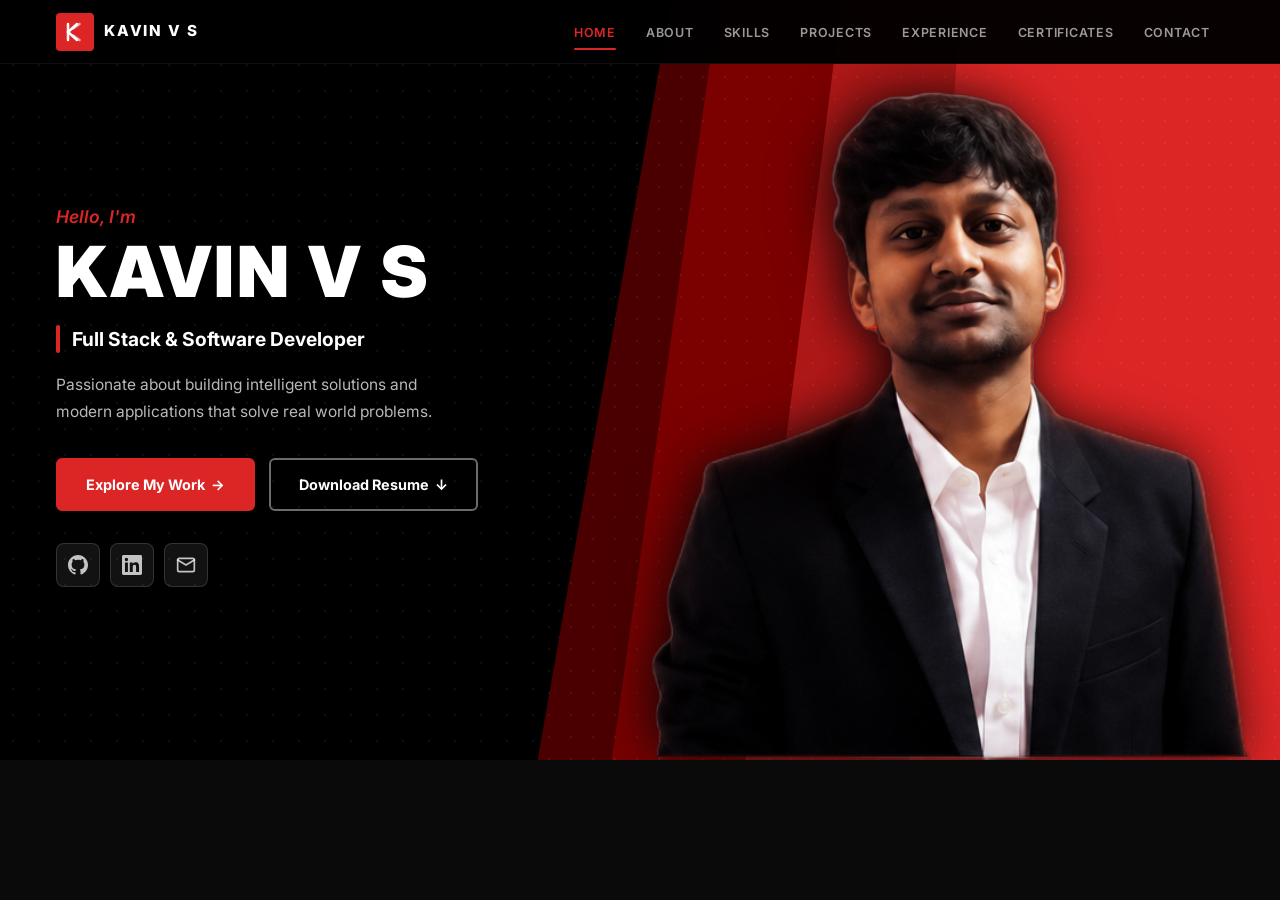
==== index.html @ 6e91eb31 "Initial commit of split portfolio website" ====
<!DOCTYPE html>
<html lang="en">
<head>
<meta charset="UTF-8"/>
<meta name="viewport" content="width=device-width,initial-scale=1.0"/>
<title>Kavin V S — AI &amp; Data Science Student</title>
<meta name="description" content="Portfolio of Kavin V S — B.Tech AI &amp; Data Science student."/>
<link rel="preconnect" href="https://fonts.googleapis.com">
<link rel="preconnect" href="https://fonts.gstatic.com" crossorigin>
<link href="https://fonts.googleapis.com/css2?family=Inter:ital,wght@0,300;0,400;0,500;0,600;0,700;0,800;0,900;1,600&display=swap" rel="stylesheet">
<link rel="stylesheet" href="style.css">
</head>
<body>
<nav id="navbar">
  <div class="nav-logo">
    <div class="logo-box">
      <svg viewBox="0 0 22 22" fill="none" xmlns="http://www.w3.org/2000/svg">
        <path d="M4 3L4 19" stroke="white" stroke-width="2.5" stroke-linecap="round"/>
        <path d="M4 11L13 3" stroke="white" stroke-width="2.5" stroke-linecap="round"/>
        <path d="M4 11L13 19" stroke="white" stroke-width="2.5" stroke-linecap="round"/>
        <path d="M9 7.5L15.5 3" stroke="white" stroke-width="2.5" stroke-linecap="round" opacity="0.65"/>
        <path d="M9 14.5L15.5 19" stroke="white" stroke-width="2.5" stroke-linecap="round" opacity="0.65"/>
      </svg>
    </div>
    <span class="nav-brand">KAVIN V S</span>
  </div>
  <ul class="nav-menu">
    <li><a href="index.html" class="active" id="nav-home">HOME</a></li>
    <li><a href="about.html"  id="nav-about">ABOUT</a></li>
    <li><a href="skills.html"  id="nav-skills">SKILLS</a></li>
    <li><a href="projects.html"  id="nav-projects">PROJECTS</a></li>
    <li><a href="experience.html"  id="nav-experience">EXPERIENCE</a></li>
    <li><a href="certificates.html"  id="nav-certificates">CERTIFICATES</a></li>
    <li><a href="contact.html"  id="nav-contact">CONTACT</a></li>
  </ul>
</nav>

<section id="home">
  <div class="hero-dots"></div>
  <div class="hero-shapes"><div class="hs-1"></div><div class="hs-2"></div><div class="hs-3"></div><div class="hs-4"></div></div>
  <div class="hero-left reveal">
    <div class="hero-hello">Hello, I'm</div>
    <h1 class="hero-name">KAVIN V S</h1>
    <div class="hero-title-row"><div class="h-bar"></div><span class="hero-subtitle">Full Stack &amp; Software Developer</span></div>
    <p class="hero-desc">Passionate about building intelligent solutions and<br>modern applications that solve real world problems.</p>
    <div class="hero-btns">
      <a href="projects.html" class="btn-red" id="btn-explore">Explore My Work &nbsp;&#8594;</a>
      <a href="Kavin v s resume.pdf" download class="btn-outline-w" id="btn-resume">Download Resume &nbsp;&#8595;</a>
    </div>
    <div class="hero-socials">
      <a href="https://github.com/Kavincodeg" target="_blank" rel="noopener" class="soc-btn" id="soc-github" title="GitHub"><svg viewBox="0 0 24 24" fill="currentColor"><path d="M12 0C5.374 0 0 5.373 0 12c0 5.302 3.438 9.8 8.207 11.387.599.111.793-.261.793-.577v-2.234c-3.338.726-4.033-1.416-4.033-1.416-.546-1.387-1.333-1.756-1.333-1.756-1.089-.745.083-.729.083-.729 1.205.084 1.839 1.237 1.839 1.237 1.07 1.834 2.807 1.304 3.492.997.107-.775.418-1.305.762-1.604-2.665-.305-5.467-1.334-5.467-5.931 0-1.311.469-2.381 1.236-3.221-.124-.303-.535-1.524.117-3.176 0 0 1.008-.322 3.301 1.23A11.509 11.509 0 0112 5.803c1.02.005 2.047.138 3.006.404 2.291-1.552 3.297-1.23 3.297-1.23.653 1.653.242 2.874.118 3.176.77.84 1.235 1.911 1.235 3.221 0 4.609-2.807 5.624-5.479 5.921.43.372.823 1.102.823 2.222v3.293c0 .319.192.694.801.576C20.566 21.797 24 17.3 24 12c0-6.627-5.373-12-12-12z"/></svg></a>
      <a href="https://www.linkedin.com/in/kavin-v-s-605940292/" target="_blank" rel="noopener" class="soc-btn" id="soc-linkedin" title="LinkedIn"><svg viewBox="0 0 24 24" fill="currentColor"><path d="M20.447 20.452h-3.554v-5.569c0-1.328-.027-3.037-1.852-3.037-1.853 0-2.136 1.445-2.136 2.939v5.667H9.351V9h3.414v1.561h.046c.477-.9 1.637-1.85 3.37-1.85 3.601 0 4.267 2.37 4.267 5.455v6.286zM5.337 7.433a2.062 2.062 0 01-2.063-2.065 2.064 2.064 0 112.063 2.065zm1.782 13.019H3.555V9h3.564v11.452zM22.225 0H1.771C.792 0 0 .774 0 1.729v20.542C0 23.227.792 24 1.771 24h20.451C23.2 24 24 23.227 24 22.271V1.729C24 .774 23.2 0 22.222 0h.003z"/></svg></a>
      <a href="https://mail.google.com/mail/?view=cm&fs=1&to=kavinvs2486@gmail.com" target="_blank" class="soc-btn" id="soc-email" title="Email"><svg viewBox="0 0 24 24" fill="none" stroke="currentColor" stroke-width="2" stroke-linecap="round" stroke-linejoin="round"><path d="M4 4h16c1.1 0 2 .9 2 2v12c0 1.1-.9 2-2 2H4c-1.1 0-2-.9-2-2V6c0-1.1.9-2 2-2z"/><polyline points="22,6 12,12 2,6"/></svg></a>
    </div>
  </div>
  <div class="hero-photo-wrap">
    <img src="photo.png" alt="Kavin V S" id="hero-img" onerror="this.style.display='none'"/>
  </div>
</section>

<script>
const revIo=new IntersectionObserver(e=>{e.forEach(el=>{if(el.isIntersecting)el.target.classList.add("vis");});},{threshold:.08,rootMargin:"-10px 0px"});
document.querySelectorAll(".reveal").forEach(el=>revIo.observe(el));
</script>
</body>
</html>
---- style.css ----
/* ============================================================
   RESET & BASE
============================================================ */
*,*::before,*::after{margin:0;padding:0;box-sizing:border-box;}
html{scroll-behavior:smooth;overflow-x:hidden;}
body{font-family:Inter,sans-serif;background:#0a0a0a;color:#fff;overflow-x:hidden;line-height:1.6;}
a{text-decoration:none;color:inherit;}
img{max-width:100%;display:block;}
::-webkit-scrollbar{width:4px;}
::-webkit-scrollbar-track{background:#000;}
::-webkit-scrollbar-thumb{background:#dc2626;border-radius:2px;}

/* ============================================================
   NAVBAR
============================================================ */
#navbar{position:fixed;top:0;left:0;right:0;z-index:1000;display:flex;align-items:center;padding:0 56px;height:64px;background:rgba(0,0,0,0.97);border-bottom:1px solid rgba(255,255,255,0.06);}
.nav-logo{display:flex;align-items:center;gap:10px;margin-right:auto;flex-shrink:0;}
.logo-box{width:38px;height:38px;background:#dc2626;border-radius:4px;display:flex;align-items:center;justify-content:center;flex-shrink:0;}
.logo-box svg{width:22px;height:22px;}
.nav-brand{font-size:.95rem;font-weight:800;letter-spacing:.12em;color:#fff;}
.nav-menu{display:flex;align-items:center;gap:2px;list-style:none;}
.nav-menu li a{padding:6px 14px;font-size:.78rem;font-weight:600;letter-spacing:.06em;color:rgba(255,255,255,.6);position:relative;transition:color .2s;}
.nav-menu li a:hover{color:#fff;}
.nav-menu li a.active{color:#dc2626;}
.nav-menu li a.active::after{content:'';position:absolute;bottom:-4px;left:14px;right:14px;height:2px;background:#dc2626;border-radius:1px;}

/* ============================================================
   HERO / HOME
============================================================ */
#home{height:calc(100vh - 0px);min-height:560px;max-height:760px;position:relative;overflow:hidden;display:flex;align-items:center;padding:90px 56px 60px;background:#000;}
.hero-dots{position:absolute;inset:0;pointer-events:none;z-index:0;background-image:radial-gradient(rgba(255,255,255,.06) 1px,transparent 1px);background-size:26px 26px;}
.hero-shapes{position:absolute;right:0;top:0;bottom:0;width:58%;z-index:1;pointer-events:none;overflow:hidden;}
.hs-1{position:absolute;top:0;bottom:0;right:0;left:0;background:#4a0000;clip-path:polygon(18% 0%,100% 0%,100% 100%,0% 100%);}
.hs-2{position:absolute;top:0;bottom:0;right:0;left:10%;background:#7b0000;clip-path:polygon(16% 0%,100% 0%,100% 100%,0% 100%);}
.hs-3{position:absolute;top:0;bottom:0;right:0;left:28%;background:#b01818;clip-path:polygon(18% 0%,100% 0%,100% 100%,0% 100%);}
.hs-4{position:absolute;top:0;bottom:0;right:0;left:50%;background:#dc2626;clip-path:polygon(14% 0%,100% 0%,100% 100%,0% 100%);}
.hero-shapes::after{content:'';position:absolute;inset:0;background-image:radial-gradient(rgba(255,255,255,.06) 1px,transparent 1px);background-size:22px 22px;}
.hero-left{position:relative;z-index:3;max-width:520px;}
.hero-hello{font-size:1.1rem;font-weight:600;color:#dc2626;font-style:italic;margin-bottom:6px;}
.hero-name{font-size:clamp(2.8rem,5.5vw,4.6rem);font-weight:900;letter-spacing:.04em;line-height:1;color:#fff;margin-bottom:16px;text-transform:uppercase;}
.hero-title-row{display:flex;align-items:center;gap:12px;margin-bottom:18px;}
.h-bar{width:4px;height:28px;background:#dc2626;border-radius:2px;flex-shrink:0;}
.hero-subtitle{font-size:1.2rem;font-weight:700;color:#fff;}
.hero-desc{font-size:.97rem;color:rgba(255,255,255,.72);line-height:1.72;margin-bottom:32px;max-width:420px;}
.hero-btns{display:flex;gap:14px;margin-bottom:32px;flex-wrap:wrap;}
.btn-red{display:inline-flex;align-items:center;gap:10px;padding:13px 28px;background:#dc2626;color:#fff;border-radius:6px;font-size:.9rem;font-weight:700;border:2px solid #dc2626;transition:all .25s;}
.btn-red:hover{background:#b91c1c;border-color:#b91c1c;transform:translateY(-2px);box-shadow:0 8px 24px rgba(220,38,38,.35);}
.btn-outline-w{display:inline-flex;align-items:center;gap:10px;padding:13px 28px;background:transparent;color:#fff;border-radius:6px;font-size:.9rem;font-weight:700;border:2px solid rgba(255,255,255,.42);transition:all .25s;}
.btn-outline-w:hover{border-color:#fff;background:rgba(255,255,255,.07);transform:translateY(-2px);}
.hero-socials{display:flex;gap:10px;}
.soc-btn{width:44px;height:44px;border-radius:8px;background:rgba(255,255,255,.07);border:1px solid rgba(255,255,255,.14);display:flex;align-items:center;justify-content:center;color:rgba(255,255,255,.75);transition:all .22s;}
.soc-btn:hover{background:rgba(220,38,38,.18);border-color:#dc2626;color:#fff;}
.soc-btn svg{width:20px;height:20px;}
.hero-photo-wrap{position:absolute;right:0;top:64px;bottom:0;height:calc(100% - 64px);width:52%;z-index:4;display:flex;align-items:flex-end;justify-content:center;pointer-events:none;overflow:hidden;}
.hero-photo-wrap img{height:98%;max-height:98%;width:auto;max-width:none;object-fit:contain;object-position:bottom center;filter:drop-shadow(-8px 0 25px rgba(0,0,0,.9)) drop-shadow(0 0 15px rgba(220,38,38,0.25));display:block;flex-shrink:0;}

/* ============================================================
   ABOUT ME
============================================================ */
#about{background:#fff;color:#111;padding:120px 56px 80px;min-height:calc(100vh - 0px);display:flex;align-items:center;}
.about-inner{max-width:1200px;margin:0 auto;display:flex;align-items:flex-start;gap:56px;width:100%;}
.about-left{flex:0 0 300px;}
.sec-label-red{font-size:.7rem;font-weight:700;letter-spacing:.2em;text-transform:uppercase;color:#dc2626;margin-bottom:10px;}
.sec-h2-dark{font-size:2.1rem;font-weight:800;color:#111;line-height:1.15;margin-bottom:16px;}
.about-p{font-size:.92rem;line-height:1.78;color:#555;margin-bottom:26px;}
.btn-red-sm{display:inline-flex;align-items:center;gap:8px;padding:10px 22px;background:#dc2626;color:#fff;border-radius:6px;font-size:.88rem;font-weight:700;border:2px solid #dc2626;transition:all .25s;}
.btn-red-sm:hover{background:#b91c1c;border-color:#b91c1c;transform:translateY(-2px);}
.about-cards{flex:1;display:grid;grid-template-columns:repeat(4,1fr);gap:14px;align-items:start;}
.abt-card{background:#fff;border:1px solid #e5e7eb;border-radius:14px;padding:30px 16px 24px;text-align:center;transition:all .28s;box-shadow:0 1px 6px rgba(0,0,0,.05);}
.abt-card:hover{box-shadow:0 10px 36px rgba(220,38,38,.13);border-color:rgba(220,38,38,.3);transform:translateY(-5px);}
.abt-icon{font-size:2rem;color:#dc2626;margin-bottom:12px;line-height:1;}
.abt-icon-code{font-size:1.2rem;font-weight:900;color:#dc2626;font-family:monospace;margin-bottom:12px;line-height:1;}
.abt-title{font-size:.88rem;font-weight:700;color:#111;margin-bottom:8px;}
.abt-val{font-size:.82rem;color:#666;line-height:1.55;}

/* ============================================================
   SKILLS
============================================================ */
#skills{background:#111;padding:120px 56px 80px;min-height:calc(100vh - 0px);display:flex;align-items:center;}
.skills-wrap{max-width:1200px;margin:0 auto;width:100%;}
.sec-h2-light{font-size:2.1rem;font-weight:800;color:#fff;margin-bottom:44px;line-height:1.15;}
.skills-grid{display:flex;flex-wrap:wrap;gap:22px;justify-content:center;}
.skill-chip{display:flex;flex-direction:column;align-items:center;gap:8px;width:90px;cursor:default;}
.sk-icon-box{width:66px;height:66px;background:#1c1c1c;border:1px solid rgba(255,255,255,.1);border-radius:13px;display:flex;align-items:center;justify-content:center;transition:all .24s;}
.skill-chip:hover .sk-icon-box{border-color:#dc2626;background:rgba(220,38,38,.1);}
.sk-icon-box img{width:38px;height:38px;object-fit:contain;}
.sk-name{font-size:.75rem;font-weight:500;color:rgba(255,255,255,.65);text-align:center;transition:color .2s;}
.skill-chip:hover .sk-name{color:#fff;}
.sk-underline{width:26px;height:2px;background:#dc2626;border-radius:1px;}

/* ============================================================
   PROJECTS
============================================================ */
#projects{background:#0a0a0a;padding:120px 56px 80px;min-height:calc(100vh - 0px);display:flex;align-items:center;}
.proj-header-row{max-width:1200px;margin:0 auto 36px;display:flex;align-items:flex-end;justify-content:space-between;width:100%;}
.view-all-link{display:flex;align-items:center;gap:6px;font-size:.88rem;font-weight:700;color:#dc2626;transition:gap .2s;}
.view-all-link:hover{gap:10px;}
.projects-inner{max-width:1200px;margin:0 auto;width:100%;}
.projects-grid{display:grid;grid-template-columns:repeat(3,1fr);gap:22px;}
.proj-card{background:#111;border-radius:14px;overflow:hidden;border:1px solid rgba(255,255,255,.07);transition:all .3s;}
.proj-card:hover{border-color:rgba(220,38,38,.35);transform:translateY(-6px);box-shadow:0 28px 64px rgba(220,38,38,.12);}
.proj-thumb{width:100%;height:158px;overflow:hidden;}
.proj-thumb-inner{width:100%;height:100%;display:flex;align-items:center;justify-content:center;}
.proj-body{padding:18px 20px 22px;}
.proj-title{font-size:.97rem;font-weight:700;color:#fff;margin-bottom:7px;line-height:1.35;}
.proj-desc{font-size:.82rem;color:rgba(255,255,255,.57);line-height:1.62;margin-bottom:14px;}
.proj-tags{display:flex;flex-wrap:wrap;gap:6px;margin-bottom:14px;}
.ptag{padding:3px 9px;background:rgba(220,38,38,.1);border:1px solid rgba(220,38,38,.22);border-radius:4px;font-size:.72rem;font-weight:600;color:#ef4444;}
.proj-links{display:flex;gap:18px;}
.plink{display:flex;align-items:center;gap:5px;font-size:.8rem;font-weight:700;color:#dc2626;transition:opacity .2s;}
.plink:hover{opacity:.75;}
.plink svg{width:14px;height:14px;}

/* ============================================================
   EXPERIENCE
============================================================ */
#experience{background:#fff;color:#111;padding:120px 56px 80px;min-height:calc(100vh - 0px);display:flex;align-items:center;}
.exp-inner{max-width:1200px;margin:0 auto;width:100%;}
.tl-wrap{margin-top:52px;position:relative;}
.tl-rail{position:absolute;top:28px;left:12.5%;right:12.5%;height:2px;background:#e5e7eb;z-index:0;}
.tl-rail-fill{height:100%;background:#dc2626;width:75%;}
.tl-items{display:flex;justify-content:space-between;position:relative;z-index:1;}
.tl-item{display:flex;flex-direction:column;align-items:center;text-align:center;flex:1;}
.tl-icon-wrap{width:56px;height:56px;border-radius:50%;background:rgba(220,38,38,.1);border:2px solid rgba(220,38,38,.25);display:flex;align-items:center;justify-content:center;font-size:1.4rem;margin-bottom:20px;position:relative;}
.tl-icon-wrap::before{content:'';position:absolute;top:-22px;left:50%;transform:translateX(-50%);width:12px;height:12px;border-radius:50%;background:#dc2626;border:3px solid #fff;box-shadow:0 0 0 2px #dc2626;}
.tl-year{font-size:.83rem;font-weight:700;color:#dc2626;margin-bottom:5px;}
.tl-ev-title{font-size:.97rem;font-weight:700;color:#111;margin-bottom:6px;}
.tl-ev-desc{font-size:.8rem;color:#888;line-height:1.55;max-width:140px;margin:0 auto;}

/* ============================================================
   CERTIFICATES
============================================================ */
#certificates{background:#111;padding:120px 56px 80px;min-height:calc(100vh - 0px);display:flex;align-items:center;}
.certs-inner{max-width:1200px;margin:0 auto;width:100%;}
.certs-grid{display:grid;grid-template-columns:repeat(3,1fr);gap:20px;margin-top:40px;}
.cert-card{background:#191919;border:1px solid rgba(255,255,255,.08);border-radius:14px;padding:38px 20px 30px;text-align:center;transition:all .28s;}
.cert-card:hover{border-color:rgba(220,38,38,.3);transform:translateY(-5px);box-shadow:0 18px 44px rgba(220,38,38,.09);}
.cert-logo-text{font-size:1.7rem;font-weight:900;letter-spacing:-.02em;margin-bottom:14px;line-height:1;}
.cert-course{font-size:.9rem;font-weight:700;color:#fff;margin-bottom:4px;}
.cert-issuer{font-size:.77rem;color:rgba(255,255,255,.42);}

/* ============================================================
   FOOTER / CONTACT
============================================================ */
#contact{background:#000;padding:120px 56px 0;min-height:calc(100vh - 0px);display:flex;flex-direction:column;justify-content:space-between;}
.footer-cta{max-width:1200px;margin:0 auto;background:#111;border-radius:16px;padding:48px 56px;display:flex;align-items:center;gap:48px;width:100%;}
.footer-cta-text{flex:1;}
.footer-cta-text h2{font-size:2rem;font-weight:800;line-height:1.25;}
.footer-cta-text h2 em{font-style:normal;color:#dc2626;}
.footer-contacts{display:flex;gap:36px;flex-wrap:wrap;}
.fc-item{display:flex;align-items:center;gap:12px;}
.fc-icon-box{width:42px;height:42px;background:#dc2626;border-radius:8px;display:flex;align-items:center;justify-content:center;flex-shrink:0;}
.fc-label{font-size:.7rem;font-weight:700;color:rgba(255,255,255,.4);letter-spacing:.08em;text-transform:uppercase;margin-bottom:2px;}
.fc-value{font-size:.82rem;font-weight:600;color:#fff;}
.footer-bottom{max-width:1200px;margin:0 auto;border-top:1px solid rgba(255,255,255,.07);padding:20px 0 28px;display:flex;align-items:center;justify-content:space-between;gap:12px;width:100%;}
.fb-left{display:flex;align-items:center;gap:8px;}
.fb-logo-mini{width:26px;height:26px;background:#dc2626;border-radius:4px;display:flex;align-items:center;justify-content:center;font-size:.55rem;font-weight:900;color:#fff;flex-shrink:0;}
.fb-copy{font-size:.78rem;color:rgba(255,255,255,.32);}
.fb-center{font-size:.78rem;color:rgba(255,255,255,.32);display:flex;align-items:center;gap:5px;}
.fb-backtop{display:flex;align-items:center;gap:8px;cursor:pointer;font-size:.78rem;color:rgba(255,255,255,.45);font-weight:600;transition:color .2s;}
.fb-backtop:hover{color:#fff;}
.fb-top-circle{width:34px;height:34px;background:#dc2626;border-radius:50%;display:flex;align-items:center;justify-content:center;font-size:.9rem;}
.fb-backtop:hover .fb-top-circle{background:#b91c1c;}

/* ============================================================
   REVEAL / ANIMATIONS
============================================================ */
.reveal{opacity:0;transform:translateY(26px);transition:opacity .6s ease,transform .6s ease;}
.reveal.vis{opacity:1;transform:translateY(0);}
.rd1{transition-delay:.1s;}.rd2{transition-delay:.2s;}.rd3{transition-delay:.3s;}.rd4{transition-delay:.4s;}

/* ============================================================
   RESPONSIVE
============================================================ */
@media(max-width:1100px){.about-cards{grid-template-columns:repeat(2,1fr);}.certs-grid{grid-template-columns:repeat(2,1fr);}}
@media(max-width:900px){
  #navbar{padding:0 20px;}.nav-menu{display:none;}
  #home{padding:80px 20px 40px;}.hero-shapes,.hero-photo-wrap{display:none;}.hero-left{max-width:100%;}
  #about{padding:80px 20px 60px;}.about-inner{flex-direction:column;gap:32px;}.about-left{flex:none;width:100%;}.about-cards{grid-template-columns:repeat(2,1fr);}
  #skills{padding:80px 20px 60px;}#projects{padding:80px 20px 60px;}.projects-grid{grid-template-columns:1fr;}.proj-header-row{flex-direction:column;align-items:flex-start;gap:10px;}
  #experience{padding:80px 20px 60px;}.tl-rail{display:none;}.tl-items{flex-direction:column;align-items:flex-start;gap:28px;padding-left:60px;}.tl-item{text-align:left;align-items:flex-start;}.tl-icon-wrap::before{top:50%;left:-34px;transform:translateY(-50%);}.tl-ev-desc{max-width:none;margin:0;}
  #certificates{padding:80px 20px 60px;}.certs-grid{grid-template-columns:repeat(2,1fr);}
  #contact{padding:80px 20px 0;}.footer-cta{flex-direction:column;padding:30px 24px;gap:24px;}.footer-contacts{flex-direction:column;gap:16px;}.footer-bottom{flex-direction:column;text-align:center;padding:16px 0 24px;}
}
@media(max-width:480px){.about-cards{grid-template-columns:1fr;}.certs-grid{grid-template-columns:1fr;}.hero-btns{flex-direction:column;}.btn-red,.btn-outline-w{justify-content:center;}}
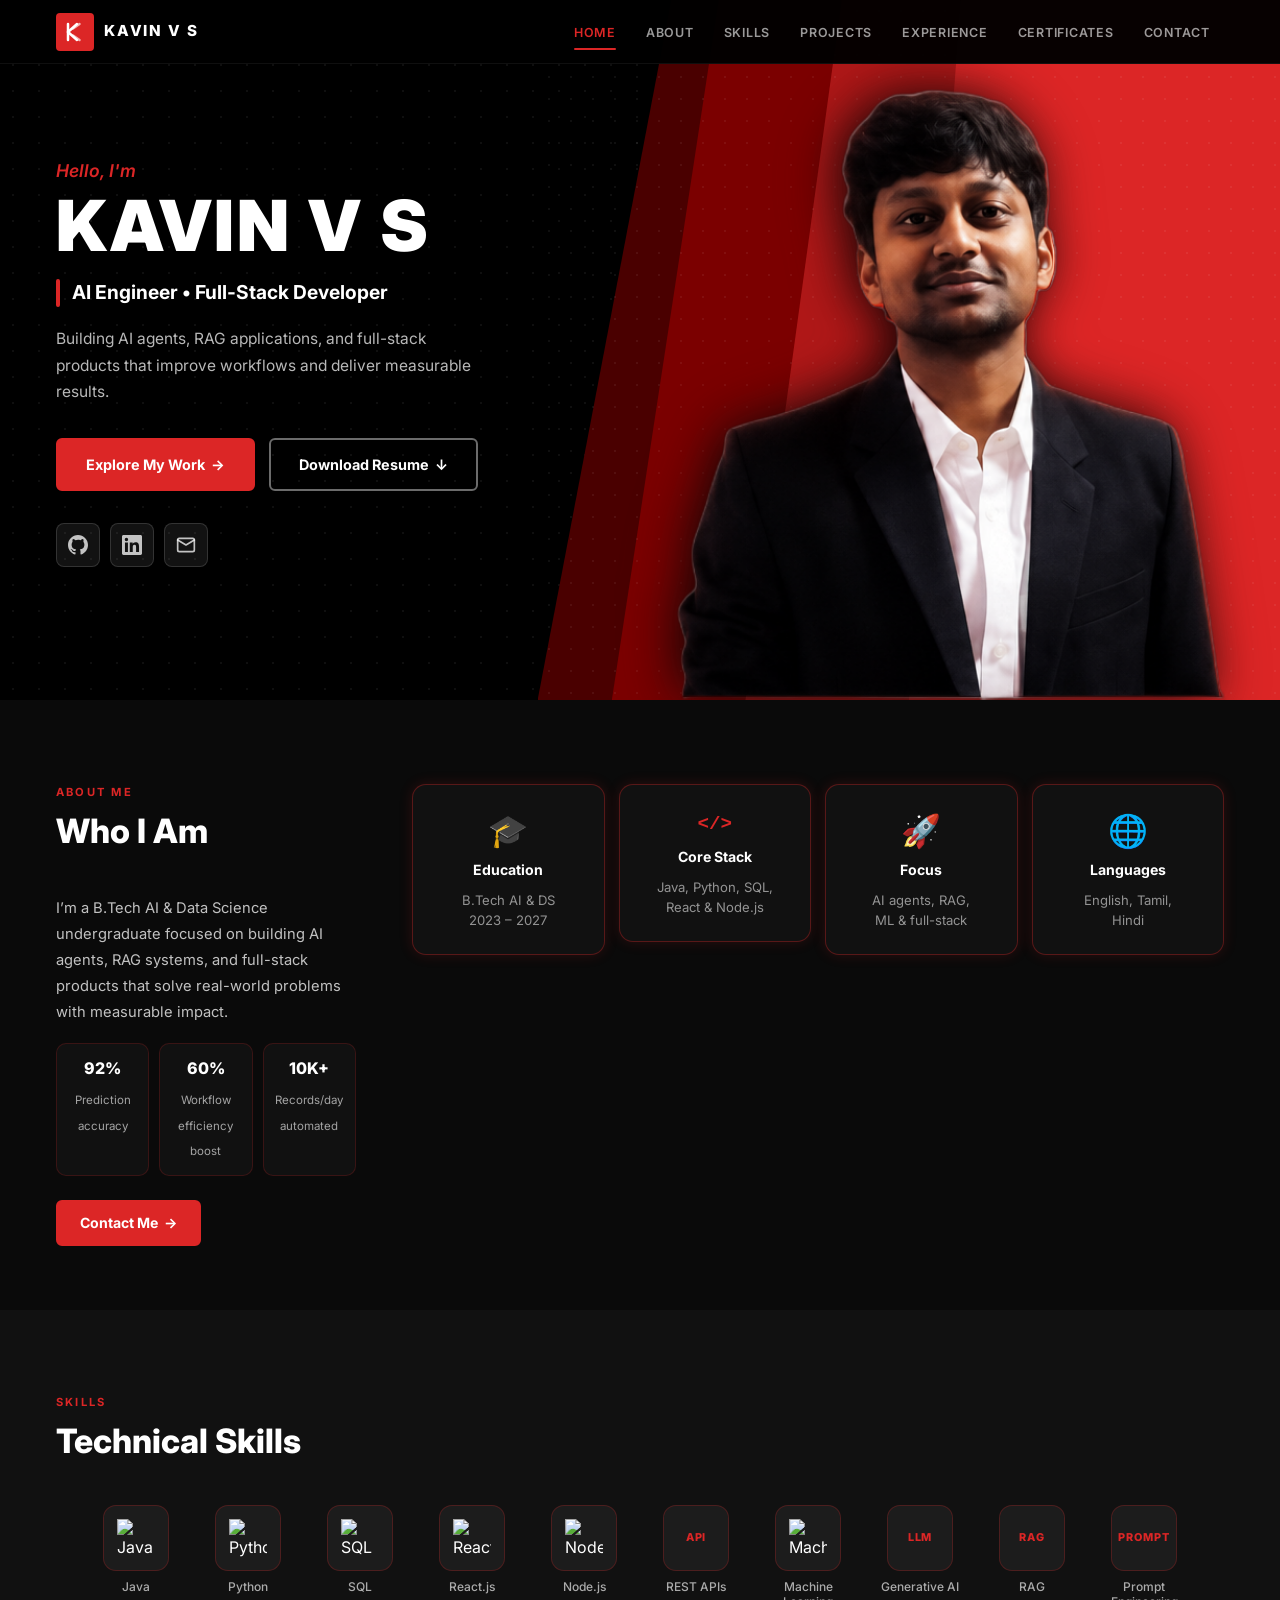
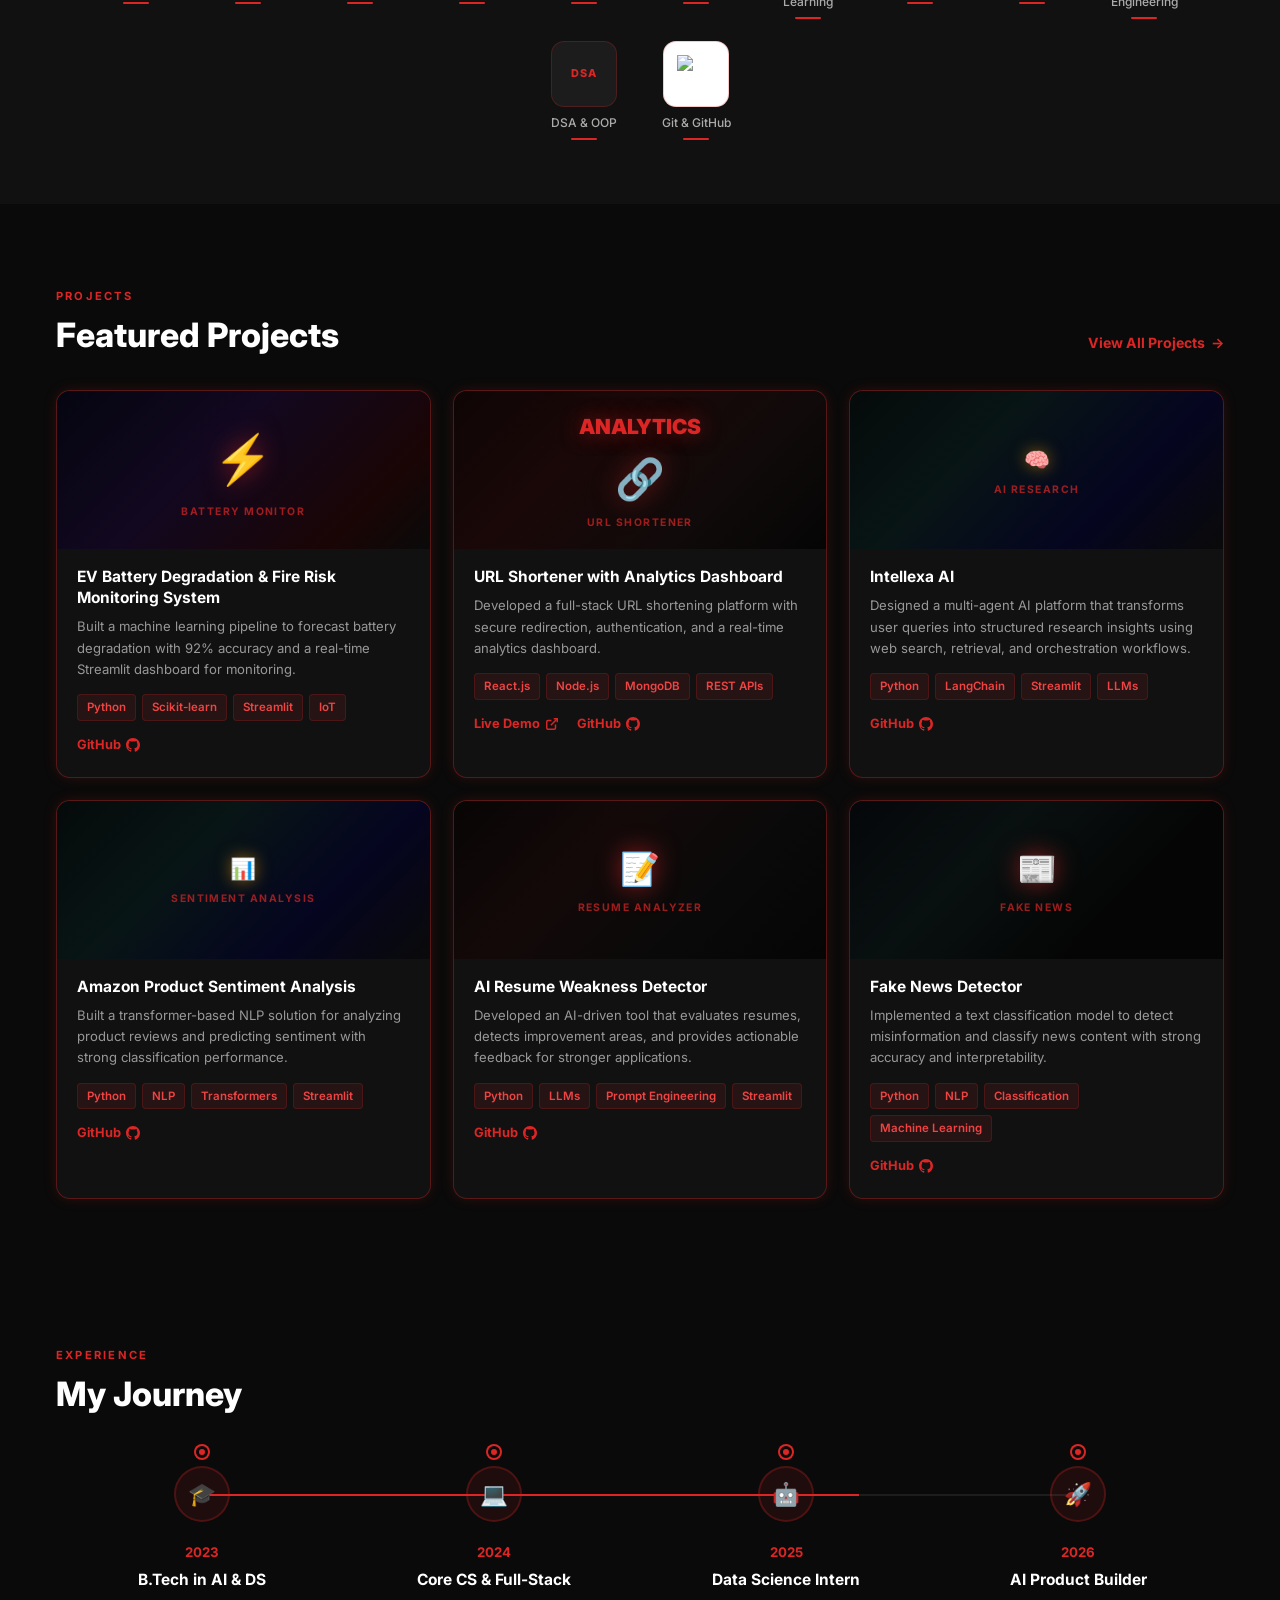
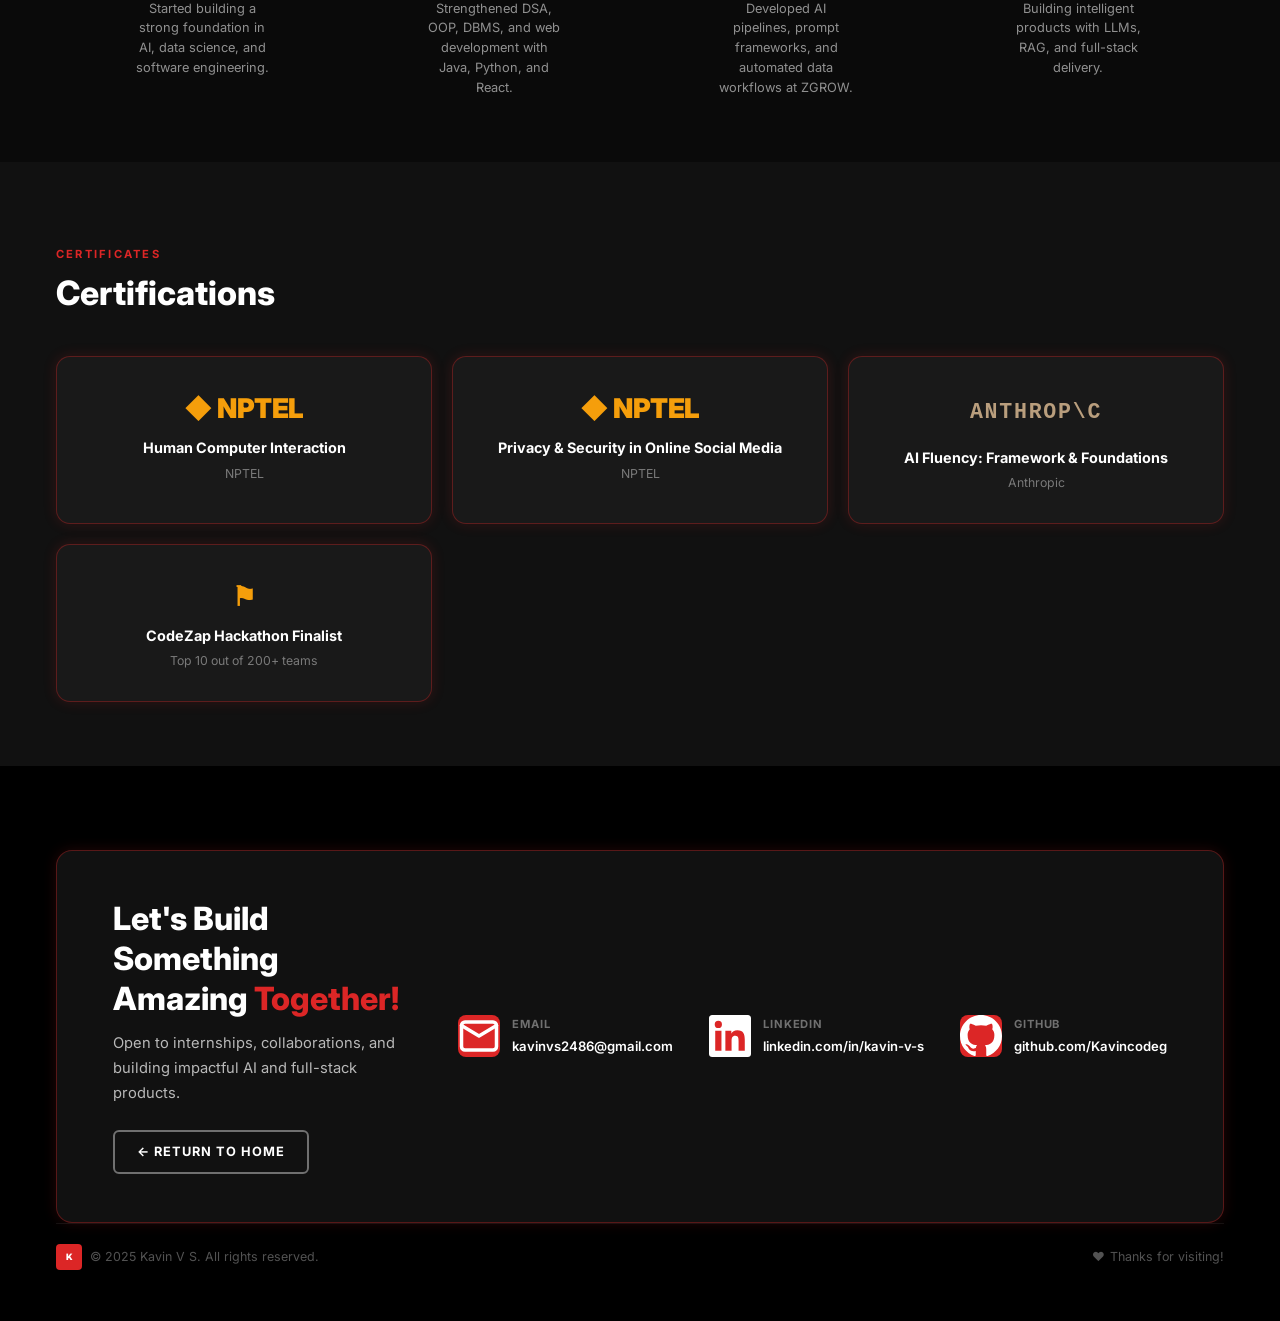
==== commit b01bf4bf: "Fix: mobile header, contact links, and active-section tracking" ====
--- a/index.html
+++ b/index.html
@@ -1,66 +1,300 @@
 <!DOCTYPE html>
 <html lang="en">
 <head>
-<meta charset="UTF-8"/>
-<meta name="viewport" content="width=device-width,initial-scale=1.0"/>
-<title>Kavin V S — AI &amp; Data Science Student</title>
-<meta name="description" content="Portfolio of Kavin V S — B.Tech AI &amp; Data Science student."/>
-<link rel="preconnect" href="https://fonts.googleapis.com">
-<link rel="preconnect" href="https://fonts.gstatic.com" crossorigin>
-<link href="https://fonts.googleapis.com/css2?family=Inter:ital,wght@0,300;0,400;0,500;0,600;0,700;0,800;0,900;1,600&display=swap" rel="stylesheet">
-<link rel="stylesheet" href="style.css">
+  <meta charset="UTF-8" />
+  <meta name="viewport" content="width=device-width, initial-scale=1.0" />
+  <title>Kavin V S — AI &amp; Data Science Student</title>
+  <meta name="description" content="Portfolio of Kavin V S — B.Tech AI &amp; Data Science student." />
+  <link rel="preconnect" href="https://fonts.googleapis.com" />
+  <link rel="preconnect" href="https://fonts.gstatic.com" crossorigin />
+  <link href="https://fonts.googleapis.com/css2?family=Inter:ital,wght@0,300;0,400;0,500;0,600;0,700;0,800;0,900;1,600&display=swap" rel="stylesheet" />
+  <link rel="stylesheet" href="style.css" />
 </head>
 <body>
-<nav id="navbar">
-  <div class="nav-logo">
-    <div class="logo-box">
-      <svg viewBox="0 0 22 22" fill="none" xmlns="http://www.w3.org/2000/svg">
-        <path d="M4 3L4 19" stroke="white" stroke-width="2.5" stroke-linecap="round"/>
-        <path d="M4 11L13 3" stroke="white" stroke-width="2.5" stroke-linecap="round"/>
-        <path d="M4 11L13 19" stroke="white" stroke-width="2.5" stroke-linecap="round"/>
-        <path d="M9 7.5L15.5 3" stroke="white" stroke-width="2.5" stroke-linecap="round" opacity="0.65"/>
-        <path d="M9 14.5L15.5 19" stroke="white" stroke-width="2.5" stroke-linecap="round" opacity="0.65"/>
-      </svg>
-    </div>
-    <span class="nav-brand">KAVIN V S</span>
-  </div>
-  <ul class="nav-menu">
-    <li><a href="index.html" class="active" id="nav-home">HOME</a></li>
-    <li><a href="about.html"  id="nav-about">ABOUT</a></li>
-    <li><a href="skills.html"  id="nav-skills">SKILLS</a></li>
-    <li><a href="projects.html"  id="nav-projects">PROJECTS</a></li>
-    <li><a href="experience.html"  id="nav-experience">EXPERIENCE</a></li>
-    <li><a href="certificates.html"  id="nav-certificates">CERTIFICATES</a></li>
-    <li><a href="contact.html"  id="nav-contact">CONTACT</a></li>
-  </ul>
-</nav>
-
-<section id="home">
-  <div class="hero-dots"></div>
-  <div class="hero-shapes"><div class="hs-1"></div><div class="hs-2"></div><div class="hs-3"></div><div class="hs-4"></div></div>
-  <div class="hero-left reveal">
-    <div class="hero-hello">Hello, I'm</div>
-    <h1 class="hero-name">KAVIN V S</h1>
-    <div class="hero-title-row"><div class="h-bar"></div><span class="hero-subtitle">Full Stack &amp; Software Developer</span></div>
-    <p class="hero-desc">Passionate about building intelligent solutions and<br>modern applications that solve real world problems.</p>
-    <div class="hero-btns">
-      <a href="projects.html" class="btn-red" id="btn-explore">Explore My Work &nbsp;&#8594;</a>
-      <a href="Kavin v s resume.pdf" download class="btn-outline-w" id="btn-resume">Download Resume &nbsp;&#8595;</a>
-    </div>
-    <div class="hero-socials">
-      <a href="https://github.com/Kavincodeg" target="_blank" rel="noopener" class="soc-btn" id="soc-github" title="GitHub"><svg viewBox="0 0 24 24" fill="currentColor"><path d="M12 0C5.374 0 0 5.373 0 12c0 5.302 3.438 9.8 8.207 11.387.599.111.793-.261.793-.577v-2.234c-3.338.726-4.033-1.416-4.033-1.416-.546-1.387-1.333-1.756-1.333-1.756-1.089-.745.083-.729.083-.729 1.205.084 1.839 1.237 1.839 1.237 1.07 1.834 2.807 1.304 3.492.997.107-.775.418-1.305.762-1.604-2.665-.305-5.467-1.334-5.467-5.931 0-1.311.469-2.381 1.236-3.221-.124-.303-.535-1.524.117-3.176 0 0 1.008-.322 3.301 1.23A11.509 11.509 0 0112 5.803c1.02.005 2.047.138 3.006.404 2.291-1.552 3.297-1.23 3.297-1.23.653 1.653.242 2.874.118 3.176.77.84 1.235 1.911 1.235 3.221 0 4.609-2.807 5.624-5.479 5.921.43.372.823 1.102.823 2.222v3.293c0 .319.192.694.801.576C20.566 21.797 24 17.3 24 12c0-6.627-5.373-12-12-12z"/></svg></a>
-      <a href="https://www.linkedin.com/in/kavin-v-s-605940292/" target="_blank" rel="noopener" class="soc-btn" id="soc-linkedin" title="LinkedIn"><svg viewBox="0 0 24 24" fill="currentColor"><path d="M20.447 20.452h-3.554v-5.569c0-1.328-.027-3.037-1.852-3.037-1.853 0-2.136 1.445-2.136 2.939v5.667H9.351V9h3.414v1.561h.046c.477-.9 1.637-1.85 3.37-1.85 3.601 0 4.267 2.37 4.267 5.455v6.286zM5.337 7.433a2.062 2.062 0 01-2.063-2.065 2.064 2.064 0 112.063 2.065zm1.782 13.019H3.555V9h3.564v11.452zM22.225 0H1.771C.792 0 0 .774 0 1.729v20.542C0 23.227.792 24 1.771 24h20.451C23.2 24 24 23.227 24 22.271V1.729C24 .774 23.2 0 22.222 0h.003z"/></svg></a>
-      <a href="https://mail.google.com/mail/?view=cm&fs=1&to=kavinvs2486@gmail.com" target="_blank" class="soc-btn" id="soc-email" title="Email"><svg viewBox="0 0 24 24" fill="none" stroke="currentColor" stroke-width="2" stroke-linecap="round" stroke-linejoin="round"><path d="M4 4h16c1.1 0 2 .9 2 2v12c0 1.1-.9 2-2 2H4c-1.1 0-2-.9-2-2V6c0-1.1.9-2 2-2z"/><polyline points="22,6 12,12 2,6"/></svg></a>
-    </div>
-  </div>
-  <div class="hero-photo-wrap">
-    <img src="photo.png" alt="Kavin V S" id="hero-img" onerror="this.style.display='none'"/>
-  </div>
-</section>
-
-<script>
-const revIo=new IntersectionObserver(e=>{e.forEach(el=>{if(el.isIntersecting)el.target.classList.add("vis");});},{threshold:.08,rootMargin:"-10px 0px"});
-document.querySelectorAll(".reveal").forEach(el=>revIo.observe(el));
-</script>
+  <nav id="navbar">
+    <div class="nav-logo">
+      <div class="logo-box">
+        <svg viewBox="0 0 22 22" fill="none" xmlns="http://www.w3.org/2000/svg">
+          <path d="M4 3L4 19" stroke="white" stroke-width="2.5" stroke-linecap="round" />
+          <path d="M4 11L13 3" stroke="white" stroke-width="2.5" stroke-linecap="round" />
+          <path d="M4 11L13 19" stroke="white" stroke-width="2.5" stroke-linecap="round" />
+          <path d="M9 7.5L15.5 3" stroke="white" stroke-width="2.5" stroke-linecap="round" opacity="0.65" />
+          <path d="M9 14.5L15.5 19" stroke="white" stroke-width="2.5" stroke-linecap="round" opacity="0.65" />
+        </svg>
+      </div>
+      <span class="nav-brand">KAVIN V S</span>
+    </div>
+    <ul class="nav-menu">
+      <li><a href="#home" class="active" id="nav-home">HOME</a></li>
+      <li><a href="#about" id="nav-about">ABOUT</a></li>
+      <li><a href="#skills" id="nav-skills">SKILLS</a></li>
+      <li><a href="#projects" id="nav-projects">PROJECTS</a></li>
+      <li><a href="#experience" id="nav-experience">EXPERIENCE</a></li>
+      <li><a href="#certificates" id="nav-certificates">CERTIFICATES</a></li>
+      <li><a href="#contact" id="nav-contact">CONTACT</a></li>
+    </ul>
+  </nav>
+
+  <section id="home">
+    <div class="hero-dots"></div>
+    <div class="hero-shapes">
+      <div class="hs-1"></div>
+      <div class="hs-2"></div>
+      <div class="hs-3"></div>
+      <div class="hs-4"></div>
+    </div>
+    <div class="hero-left reveal">
+      <div class="hero-hello">Hello, I'm</div>
+      <h1 class="hero-name">KAVIN V S</h1>
+      <div class="hero-title-row">
+        <div class="h-bar"></div>
+        <span class="hero-subtitle">AI Engineer • Full-Stack Developer</span>
+      </div>
+      <p class="hero-desc">Building AI agents, RAG applications, and full-stack products that improve workflows and deliver measurable results.</p>
+      <div class="hero-btns">
+        <a href="#projects" class="btn-red" id="btn-explore">Explore My Work &nbsp;&#8594;</a>
+        <a href="assets/Kavin v s resume.pdf" download class="btn-outline-w" id="btn-resume">Download Resume &nbsp;&#8595;</a>
+      </div>
+      <div class="hero-socials">
+        <a href="https://github.com/Kavincodeg" target="_blank" rel="noopener" class="soc-btn" id="soc-github" title="GitHub"><svg viewBox="0 0 24 24" fill="currentColor"><path d="M12 0C5.374 0 0 5.373 0 12c0 5.302 3.438 9.8 8.207 11.387.599.111.793-.261.793-.577v-2.234c-3.338.726-4.033-1.416-4.033-1.416-.546-1.387-1.333-1.756-1.333-1.756-1.089-.745.083-.729.083-.729 1.205.084 1.839 1.237 1.839 1.237 1.07 1.834 2.807 1.304 3.492.997.107-.775.418-1.305.762-1.604-2.665-.305-5.467-1.334-5.467-5.931 0-1.311.469-2.381 1.236-3.221-.124-.303-.535-1.524.117-3.176 0 0 1.008-.322 3.301 1.23A11.509 11.509 0 0112 5.803c1.02.005 2.047.138 3.006.404 2.291-1.552 3.297-1.23 3.297-1.23.653 1.653.242 2.874.118 3.176.77.84 1.235 1.911 1.235 3.221 0 4.609-2.807 5.624-5.479 5.921.43.372.823 1.102.823 2.222v3.293c0 .319.192.694.801.576C20.566 21.797 24 17.3 24 12c0-6.627-5.373-12-12-12z" /></svg></a>
+        <a href="https://www.linkedin.com/in/kavin-v-s-605940292/" target="_blank" rel="noopener" class="soc-btn" id="soc-linkedin" title="LinkedIn"><svg viewBox="0 0 24 24" fill="currentColor"><path d="M20.447 20.452h-3.554v-5.569c0-1.328-.027-3.037-1.852-3.037-1.853 0-2.136 1.445-2.136 2.939v5.667H9.351V9h3.414v1.561h.046c.477-.9 1.637-1.85 3.37-1.85 3.601 0 4.267 2.37 4.267 5.455v6.286zM5.337 7.433a2.062 2.062 0 01-2.063-2.065 2.064 2.064 0 112.063 2.065zm1.782 13.019H3.555V9h3.564v11.452zM22.225 0H1.771C.792 0 0 .774 0 1.729v20.542C0 23.227.792 24 1.771 24h20.451C23.2 24 24 23.227 24 22.271V1.729C24 .774 23.2 0 22.222 0h.003z" /></svg></a>
+        <a href="https://mail.google.com/mail/?view=cm&fs=1&to=kavinvs2486@gmail.com" target="_blank" class="soc-btn" id="soc-email" title="Email"><svg viewBox="0 0 24 24" fill="none" stroke="currentColor" stroke-width="2" stroke-linecap="round" stroke-linejoin="round"><path d="M4 4h16c1.1 0 2 .9 2 2v12c0 1.1-.9 2-2 2H4c-1.1 0-2-.9-2-2V6c0-1.1.9-2 2-2z" /><polyline points="22,6 12,12 2,6" /></svg></a>
+      </div>
+    </div>
+    <div class="hero-photo-wrap">
+      <img src="assets/photo.png" alt="Kavin V S" id="hero-img" onerror="this.style.display='none'" />
+    </div>
+  </section>
+
+  <section id="about">
+    <div class="about-inner">
+      <div class="about-left reveal">
+        <div class="sec-label-red">ABOUT ME</div>
+        <h2 class="sec-h2-light">Who I Am</h2>
+        <p class="about-p">I’m a B.Tech AI &amp; Data Science undergraduate focused on building AI agents, RAG systems, and full-stack products that solve real-world problems with measurable impact.</p>
+        <div class="about-highlights">
+          <div class="about-highlight-item">
+            <span class="about-highlight-value">92%</span>
+            <span class="about-highlight-label">Prediction accuracy</span>
+          </div>
+          <div class="about-highlight-item">
+            <span class="about-highlight-value">60%</span>
+            <span class="about-highlight-label">Workflow efficiency boost</span>
+          </div>
+          <div class="about-highlight-item">
+            <span class="about-highlight-value">10K+</span>
+            <span class="about-highlight-label">Records/day automated</span>
+          </div>
+        </div>
+        <a href="#contact" class="btn-red-sm" id="btn-about-more">Contact Me &nbsp;&#8594;</a>
+      </div>
+      <div class="about-cards">
+        <div class="abt-card reveal rd1">
+          <div class="abt-icon">🎓</div>
+          <div class="abt-title">Education</div>
+          <div class="abt-val">B.Tech AI &amp; DS<br />2023 – 2027</div>
+        </div>
+        <div class="abt-card reveal rd2">
+          <div class="abt-icon-code">&lt;/&gt;</div>
+          <div class="abt-title">Core Stack</div>
+          <div class="abt-val">Java, Python, SQL,<br />React &amp; Node.js</div>
+        </div>
+        <div class="abt-card reveal rd3">
+          <div class="abt-icon">🚀</div>
+          <div class="abt-title">Focus</div>
+          <div class="abt-val">AI agents, RAG,<br />ML &amp; full-stack</div>
+        </div>
+        <div class="abt-card reveal rd4">
+          <div class="abt-icon">🌐</div>
+          <div class="abt-title">Languages</div>
+          <div class="abt-val">English, Tamil,<br />Hindi</div>
+        </div>
+      </div>
+    </div>
+  </section>
+
+  <section id="skills">
+    <div class="skills-wrap">
+      <div class="sec-label-red">SKILLS</div>
+      <h2 class="sec-h2-light">Technical Skills</h2>
+      <div class="skills-grid">
+        <div class="skill-chip reveal"><div class="sk-icon-box"><img src="https://cdn.jsdelivr.net/gh/devicons/devicon@latest/icons/java/java-original.svg" alt="Java" /></div><div class="sk-name">Java</div><div class="sk-underline"></div></div>
+        <div class="skill-chip reveal rd1"><div class="sk-icon-box"><img src="https://cdn.jsdelivr.net/gh/devicons/devicon@latest/icons/python/python-original.svg" alt="Python" /></div><div class="sk-name">Python</div><div class="sk-underline"></div></div>
+        <div class="skill-chip reveal rd2"><div class="sk-icon-box"><img src="https://cdn.jsdelivr.net/gh/devicons/devicon@latest/icons/mysql/mysql-original.svg" alt="SQL" /></div><div class="sk-name">SQL</div><div class="sk-underline"></div></div>
+        <div class="skill-chip reveal rd3"><div class="sk-icon-box"><img src="https://cdn.jsdelivr.net/gh/devicons/devicon@latest/icons/react/react-original.svg" alt="React.js" /></div><div class="sk-name">React.js</div><div class="sk-underline"></div></div>
+        <div class="skill-chip reveal rd4"><div class="sk-icon-box"><img src="https://cdn.jsdelivr.net/gh/devicons/devicon@latest/icons/nodejs/nodejs-original.svg" alt="Node.js" /></div><div class="sk-name">Node.js</div><div class="sk-underline"></div></div>
+        <div class="skill-chip reveal rd1"><div class="sk-icon-box"><span class="sk-text-icon">API</span></div><div class="sk-name">REST APIs</div><div class="sk-underline"></div></div>
+        <div class="skill-chip reveal rd2"><div class="sk-icon-box"><img src="https://cdn.jsdelivr.net/gh/devicons/devicon@latest/icons/tensorflow/tensorflow-original.svg" alt="Machine Learning" /></div><div class="sk-name">Machine Learning</div><div class="sk-underline"></div></div>
+        <div class="skill-chip reveal rd3"><div class="sk-icon-box"><span class="sk-text-icon">LLM</span></div><div class="sk-name">Generative AI</div><div class="sk-underline"></div></div>
+        <div class="skill-chip reveal rd4"><div class="sk-icon-box"><span class="sk-text-icon">RAG</span></div><div class="sk-name">RAG</div><div class="sk-underline"></div></div>
+        <div class="skill-chip reveal rd1"><div class="sk-icon-box"><span class="sk-text-icon">PROMPT</span></div><div class="sk-name">Prompt Engineering</div><div class="sk-underline"></div></div>
+        <div class="skill-chip reveal rd2"><div class="sk-icon-box"><span class="sk-text-icon">DSA</span></div><div class="sk-name">DSA &amp; OOP</div><div class="sk-underline"></div></div>
+        <div class="skill-chip reveal rd3"><div class="sk-icon-box" style="background:#fff;"><img src="https://cdn.jsdelivr.net/gh/devicons/devicon@latest/icons/github/github-original.svg" alt="GitHub" /></div><div class="sk-name">Git &amp; GitHub</div><div class="sk-underline"></div></div>
+      </div>
+    </div>
+  </section>
+
+  <section id="projects">
+    <div class="projects-inner">
+      <div class="proj-header-row" style="margin-top: 0;">
+        <div>
+          <div class="sec-label-red">PROJECTS</div>
+          <h2 class="sec-h2-light" style="margin-bottom:0">Featured Projects</h2>
+        </div>
+        <a href="https://github.com/Kavincodeg?tab=repositories" target="_blank" class="view-all-link" id="link-all-projects">View All Projects &nbsp;&#8594;</a>
+      </div>
+      <div class="projects-grid">
+        <div class="proj-card reveal">
+          <div class="proj-thumb"><div class="proj-thumb-inner" style="background:linear-gradient(135deg,#050510,#120820 40%,#1a0505 80%,#0a0a0a)"><div style="text-align:center;padding:10px"><div style="font-size:3rem;margin-bottom:6px;filter:drop-shadow(0 0 12px rgba(220,38,38,.6))">⚡</div><div style="font-size:.65rem;font-weight:700;color:rgba(220,38,38,.7);letter-spacing:.14em;text-transform:uppercase">BATTERY MONITOR</div></div></div></div>
+          <div class="proj-body">
+            <div class="proj-title">EV Battery Degradation &amp; Fire Risk Monitoring System</div>
+            <div class="proj-desc">Built a machine learning pipeline to forecast battery degradation with 92% accuracy and a real-time Streamlit dashboard for monitoring.</div>
+            <div class="proj-tags"><span class="ptag">Python</span><span class="ptag">Scikit-learn</span><span class="ptag">Streamlit</span><span class="ptag">IoT</span></div>
+            <div class="proj-links">
+              <a href="https://github.com/Kavincodeg/EV-Battery-Fire-Risk-Monitoring" target="_blank" class="plink" id="ev-github">GitHub <svg viewBox="0 0 24 24" fill="currentColor"><path d="M12 0C5.374 0 0 5.373 0 12c0 5.302 3.438 9.8 8.207 11.387.599.111.793-.261.793-.577v-2.234c-3.338.726-4.033-1.416-4.033-1.416-.546-1.387-1.333-1.756-1.333-1.756-1.089-.745.083-.729.083-.729 1.205.084 1.839 1.237 1.839 1.237 1.07 1.834 2.807 1.304 3.492.997.107-.775.418-1.305.762-1.604-2.665-.305-5.467-1.334-5.467-5.931 0-1.311.469-2.381 1.236-3.221-.124-.303-.535-1.524.117-3.176 0 0 1.008-.322 3.301 1.23A11.509 11.509 0 0112 5.803c1.02.005 2.047.138 3.006.404 2.291-1.552 3.297-1.23 3.297-1.23.653 1.653.242 2.874.118 3.176.77.84 1.235 1.911 1.235 3.221 0 4.609-2.807 5.624-5.479 5.921.43.372.823 1.102.823 2.222v3.293c0 .319.192.694.801.576C20.566 21.797 24 17.3 24 12c0-6.627-5.373-12-12-12z" /></svg></a>
+            </div>
+          </div>
+        </div>
+        <div class="proj-card reveal rd1">
+          <div class="proj-thumb"><div class="proj-thumb-inner" style="background:linear-gradient(135deg,#0f0505,#1a0808 35%,#100a0a 70%,#050505)"><div style="text-align:center;padding:10px"><div style="font-size:1.3rem;font-weight:900;color:#dc2626;margin-bottom:4px;text-shadow:0 0 20px rgba(220,38,38,.5)">ANALYTICS</div><div style="font-size:2.5rem;filter:drop-shadow(0 0 12px rgba(220,38,38,.5))">🔗</div><div style="font-size:.65rem;font-weight:700;color:rgba(220,38,38,.7);letter-spacing:.14em;text-transform:uppercase;margin-top:4px">URL SHORTENER</div></div></div></div>
+          <div class="proj-body">
+            <div class="proj-title">URL Shortener with Analytics Dashboard</div>
+            <div class="proj-desc">Developed a full-stack URL shortening platform with secure redirection, authentication, and a real-time analytics dashboard.</div>
+            <div class="proj-tags"><span class="ptag">React.js</span><span class="ptag">Node.js</span><span class="ptag">MongoDB</span><span class="ptag">REST APIs</span></div>
+            <div class="proj-links">
+              <a href="https://getlinko.vercel.app/" target="_blank" class="plink" id="url-demo">Live Demo <svg viewBox="0 0 24 24" fill="none" stroke="currentColor" stroke-width="2.5"><path d="M18 13v6a2 2 0 01-2 2H5a2 2 0 01-2-2V8a2 2 0 012-2h6" /><polyline points="15 3 21 3 21 9" /><line x1="10" y1="14" x2="21" y2="3" /></svg></a>
+              <a href="https://github.com/Kavincodeg/url-shortener" target="_blank" class="plink" id="url-github">GitHub <svg viewBox="0 0 24 24" fill="currentColor"><path d="M12 0C5.374 0 0 5.373 0 12c0 5.302 3.438 9.8 8.207 11.387.599.111.793-.261.793-.577v-2.234c-3.338.726-4.033-1.416-4.033-1.416-.546-1.387-1.333-1.756-1.333-1.756-1.089-.745.083-.729.083-.729 1.205.084 1.839 1.237 1.839 1.237 1.07 1.834 2.807 1.304 3.492.997.107-.775.418-1.305.762-1.604-2.665-.305-5.467-1.334-5.467-5.931 0-1.311.469-2.381 1.236-3.221-.124-.303-.535-1.524.117-3.176 0 0 1.008-.322 3.301 1.23A11.509 11.509 0 0112 5.803c1.02.005 2.047.138 3.006.404 2.291-1.552 3.297-1.23 3.297-1.23.653 1.653.242 2.874.118 3.176.77.84 1.235 1.911 1.235 3.221 0 4.609-2.807 5.624-5.479 5.921.43.372.823 1.102.823 2.222v3.293c0 .319.192.694.801.576C20.566 21.797 24 17.3 24 12c0-6.627-5.373-12-12-12z" /></svg></a>
+            </div>
+          </div>
+        </div>
+        <div class="proj-card reveal rd2">
+          <div class="proj-thumb"><div class="proj-thumb-inner" style="background:linear-gradient(135deg,#050a0a,#081515 35%,#050520 70%,#0a0a0a)"><div style="text-align:center;padding:10px"><div style="font-size:1.3rem;filter:drop-shadow(0 0 8px rgba(255,165,0,.5));margin-bottom:6px">🧠</div><div style="font-size:.65rem;font-weight:700;color:rgba(220,38,38,.7);letter-spacing:.14em;text-transform:uppercase">AI RESEARCH</div></div></div></div>
+          <div class="proj-body">
+            <div class="proj-title">Intellexa AI</div>
+            <div class="proj-desc">Designed a multi-agent AI platform that transforms user queries into structured research insights using web search, retrieval, and orchestration workflows.</div>
+            <div class="proj-tags"><span class="ptag">Python</span><span class="ptag">LangChain</span><span class="ptag">Streamlit</span><span class="ptag">LLMs</span></div>
+            <div class="proj-links">
+              <a href="https://github.com/Kavincodeg" target="_blank" class="plink" id="intellexa-github">GitHub <svg viewBox="0 0 24 24" fill="currentColor"><path d="M12 0C5.374 0 0 5.373 0 12c0 5.302 3.438 9.8 8.207 11.387.599.111.793-.261.793-.577v-2.234c-3.338.726-4.033-1.416-4.033-1.416-.546-1.387-1.333-1.756-1.333-1.756-1.089-.745.083-.729.083-.729 1.205.084 1.839 1.237 1.839 1.237 1.07 1.834 2.807 1.304 3.492.997.107-.775.418-1.305.762-1.604-2.665-.305-5.467-1.334-5.467-5.931 0-1.311.469-2.381 1.236-3.221-.124-.303-.535-1.524.117-3.176 0 0 1.008-.322 3.301 1.23A11.509 11.509 0 0112 5.803c1.02.005 2.047.138 3.006.404 2.291-1.552 3.297-1.23 3.297-1.23.653 1.653.242 2.874.118 3.176.77.84 1.235 1.911 1.235 3.221 0 4.609-2.807 5.624-5.479 5.921.43.372.823 1.102.823 2.222v3.293c0 .319.192.694.801.576C20.566 21.797 24 17.3 24 12c0-6.627-5.373-12-12-12z" /></svg></a>
+            </div>
+          </div>
+        </div>
+        <div class="proj-card reveal rd3">
+          <div class="proj-thumb"><div class="proj-thumb-inner" style="background:linear-gradient(135deg,#050a0a,#081515 35%,#050520 70%,#0a0a0a)"><div style="text-align:center;padding:10px"><div style="font-size:1.3rem;filter:drop-shadow(0 0 8px rgba(255,165,0,.5));margin-bottom:6px">📊</div><div style="font-size:.65rem;font-weight:700;color:rgba(220,38,38,.7);letter-spacing:.14em;text-transform:uppercase">SENTIMENT ANALYSIS</div></div></div></div>
+          <div class="proj-body">
+            <div class="proj-title">Amazon Product Sentiment Analysis</div>
+            <div class="proj-desc">Built a transformer-based NLP solution for analyzing product reviews and predicting sentiment with strong classification performance.</div>
+            <div class="proj-tags"><span class="ptag">Python</span><span class="ptag">NLP</span><span class="ptag">Transformers</span><span class="ptag">Streamlit</span></div>
+            <div class="proj-links">
+              <a href="https://github.com/Kavincodeg/amazon-sentiment-analysis" target="_blank" class="plink" id="amz-github">GitHub <svg viewBox="0 0 24 24" fill="currentColor"><path d="M12 0C5.374 0 0 5.373 0 12c0 5.302 3.438 9.8 8.207 11.387.599.111.793-.261.793-.577v-2.234c-3.338.726-4.033-1.416-4.033-1.416-.546-1.387-1.333-1.756-1.333-1.756-1.089-.745.083-.729.083-.729 1.205.084 1.839 1.237 1.839 1.237 1.07 1.834 2.807 1.304 3.492.997.107-.775.418-1.305.762-1.604-2.665-.305-5.467-1.334-5.467-5.931 0-1.311.469-2.381 1.236-3.221-.124-.303-.535-1.524.117-3.176 0 0 1.008-.322 3.301 1.23A11.509 11.509 0 0112 5.803c1.02.005 2.047.138 3.006.404 2.291-1.552 3.297-1.23 3.297-1.23.653 1.653.242 2.874.118 3.176.77.84 1.235 1.911 1.235 3.221 0 4.609-2.807 5.624-5.479 5.921.43.372.823 1.102.823 2.222v3.293c0 .319.192.694.801.576C20.566 21.797 24 17.3 24 12c0-6.627-5.373-12-12-12z" /></svg></a>
+            </div>
+          </div>
+        </div>
+        <div class="proj-card reveal rd4">
+          <div class="proj-thumb"><div class="proj-thumb-inner" style="background:linear-gradient(135deg,#080505,#140909 35%,#090909 70%,#050505)"><div style="text-align:center;padding:10px"><div style="font-size:2rem;margin-bottom:6px;filter:drop-shadow(0 0 12px rgba(220,38,38,.6))">📝</div><div style="font-size:.65rem;font-weight:700;color:rgba(220,38,38,.7);letter-spacing:.14em;text-transform:uppercase">RESUME ANALYZER</div></div></div></div>
+          <div class="proj-body">
+            <div class="proj-title">AI Resume Weakness Detector</div>
+            <div class="proj-desc">Developed an AI-driven tool that evaluates resumes, detects improvement areas, and provides actionable feedback for stronger applications.</div>
+            <div class="proj-tags"><span class="ptag">Python</span><span class="ptag">LLMs</span><span class="ptag">Prompt Engineering</span><span class="ptag">Streamlit</span></div>
+            <div class="proj-links">
+              <a href="https://github.com/Kavincodeg/AI-Resume-Weakness-Detector" target="_blank" class="plink" id="resume-github">GitHub <svg viewBox="0 0 24 24" fill="currentColor"><path d="M12 0C5.374 0 0 5.373 0 12c0 5.302 3.438 9.8 8.207 11.387.599.111.793-.261.793-.577v-2.234c-3.338.726-4.033-1.416-4.033-1.416-.546-1.387-1.333-1.756-1.333-1.756-1.089-.745.083-.729.083-.729 1.205.084 1.839 1.237 1.839 1.237 1.07 1.834 2.807 1.304 3.492.997.107-.775.418-1.305.762-1.604-2.665-.305-5.467-1.334-5.467-5.931 0-1.311.469-2.381 1.236-3.221-.124-.303-.535-1.524.117-3.176 0 0 1.008-.322 3.301 1.23A11.509 11.509 0 0112 5.803c1.02.005 2.047.138 3.006.404 2.291-1.552 3.297-1.23 3.297-1.23.653 1.653.242 2.874.118 3.176.77.84 1.235 1.911 1.235 3.221 0 4.609-2.807 5.624-5.479 5.921.43.372.823 1.102.823 2.222v3.293c0 .319.192.694.801.576C20.566 21.797 24 17.3 24 12c0-6.627-5.373-12-12-12z" /></svg></a>
+            </div>
+          </div>
+        </div>
+        <div class="proj-card reveal rd1">
+          <div class="proj-thumb"><div class="proj-thumb-inner" style="background:linear-gradient(135deg,#05070a,#091010 35%,#050505 70%,#050505)"><div style="text-align:center;padding:10px"><div style="font-size:2rem;margin-bottom:6px;filter:drop-shadow(0 0 12px rgba(220,38,38,.6))">📰</div><div style="font-size:.65rem;font-weight:700;color:rgba(220,38,38,.7);letter-spacing:.14em;text-transform:uppercase">FAKE NEWS</div></div></div></div>
+          <div class="proj-body">
+            <div class="proj-title">Fake News Detector</div>
+            <div class="proj-desc">Implemented a text classification model to detect misinformation and classify news content with strong accuracy and interpretability.</div>
+            <div class="proj-tags"><span class="ptag">Python</span><span class="ptag">NLP</span><span class="ptag">Classification</span><span class="ptag">Machine Learning</span></div>
+            <div class="proj-links">
+              <a href="https://github.com/Kavincodeg/fake-news-detector" target="_blank" class="plink" id="fake-news-github">GitHub <svg viewBox="0 0 24 24" fill="currentColor"><path d="M12 0C5.374 0 0 5.373 0 12c0 5.302 3.438 9.8 8.207 11.387.599.111.793-.261.793-.577v-2.234c-3.338.726-4.033-1.416-4.033-1.416-.546-1.387-1.333-1.756-1.333-1.756-1.089-.745.083-.729.083-.729 1.205.084 1.839 1.237 1.839 1.237 1.07 1.834 2.807 1.304 3.492.997.107-.775.418-1.305.762-1.604-2.665-.305-5.467-1.334-5.467-5.931 0-1.311.469-2.381 1.236-3.221-.124-.303-.535-1.524.117-3.176 0 0 1.008-.322 3.301 1.23A11.509 11.509 0 0112 5.803c1.02.005 2.047.138 3.006.404 2.291-1.552 3.297-1.23 3.297-1.23.653 1.653.242 2.874.118 3.176.77.84 1.235 1.911 1.235 3.221 0 4.609-2.807 5.624-5.479 5.921.43.372.823 1.102.823 2.222v3.293c0 .319.192.694.801.576C20.566 21.797 24 17.3 24 12c0-6.627-5.373-12-12-12z" /></svg></a>
+            </div>
+          </div>
+        </div>
+      </div>
+    </div>
+  </section>
+
+  <section id="experience">
+    <div class="exp-inner">
+      <div class="sec-label-red">EXPERIENCE</div>
+      <h2 class="sec-h2-light">My Journey</h2>
+      <div class="tl-wrap reveal">
+        <div class="tl-rail"><div class="tl-rail-fill"></div></div>
+        <div class="tl-items">
+          <div class="tl-item"><div class="tl-icon-wrap">🎓</div><div class="tl-year">2023</div><div class="tl-ev-title">B.Tech in AI &amp; DS</div><div class="tl-ev-desc">Started building a strong foundation in AI, data science, and software engineering.</div></div>
+          <div class="tl-item"><div class="tl-icon-wrap">💻</div><div class="tl-year">2024</div><div class="tl-ev-title">Core CS &amp; Full-Stack</div><div class="tl-ev-desc">Strengthened DSA, OOP, DBMS, and web development with Java, Python, and React.</div></div>
+          <div class="tl-item"><div class="tl-icon-wrap">🤖</div><div class="tl-year">2025</div><div class="tl-ev-title">Data Science Intern</div><div class="tl-ev-desc">Developed AI pipelines, prompt frameworks, and automated data workflows at ZGROW.</div></div>
+          <div class="tl-item"><div class="tl-icon-wrap">🚀</div><div class="tl-year">2026</div><div class="tl-ev-title">AI Product Builder</div><div class="tl-ev-desc">Building intelligent products with LLMs, RAG, and full-stack delivery.</div></div>
+        </div>
+      </div>
+    </div>
+  </section>
+
+  <section id="certificates">
+    <div class="certs-inner">
+      <div class="sec-label-red">CERTIFICATES</div>
+      <h2 class="sec-h2-light">Certifications</h2>
+      <div class="certs-grid">
+        <div class="cert-card reveal">
+          <div class="cert-logo-text"><span style="color:#f59e0b">◆ NPTEL</span></div>
+          <div class="cert-course">Human Computer Interaction</div>
+          <div class="cert-issuer">NPTEL</div>
+        </div>
+        <div class="cert-card reveal rd1">
+          <div class="cert-logo-text"><span style="color:#f59e0b">◆ NPTEL</span></div>
+          <div class="cert-course">Privacy &amp; Security in Online Social Media</div>
+          <div class="cert-issuer">NPTEL</div>
+        </div>
+        <div class="cert-card reveal rd2">
+          <div class="cert-logo-text" style="margin-bottom: 22px;">
+            <span style="color:#b99e7d; font-family: monospace; font-weight: 800; letter-spacing: 0.08em; font-size: 1.35rem;">ANTHROP\C</span>
+          </div>
+          <div class="cert-course">AI Fluency: Framework &amp; Foundations</div>
+          <div class="cert-issuer">Anthropic</div>
+        </div>
+        <div class="cert-card reveal rd3">
+          <div class="cert-logo-text"><span style="color:#f59e0b">⚑</span></div>
+          <div class="cert-course">CodeZap Hackathon Finalist</div>
+          <div class="cert-issuer">Top 10 out of 200+ teams</div>
+        </div>
+      </div>
+    </div>
+  </section>
+
+  <footer id="contact">
+    <div class="footer-cta reveal">
+      <div class="footer-cta-text">
+        <h2>Let's Build Something<br />Amazing <em>Together!</em></h2>
+        <p class="footer-note">Open to internships, collaborations, and building impactful AI and full-stack products.</p>
+        <a href="#home" class="btn-red-sm" style="margin-top: 24px; background: transparent; border-color: rgba(255,255,255,0.4); text-transform: uppercase; font-size: 0.8rem; letter-spacing: 0.08em;">
+          &#8592; Return to Home
+        </a>
+      </div>
+      <div class="footer-contacts">
+        <a class="fc-item" href="https://mail.google.com/mail/?view=cm&fs=1&to=kavinvs2486@gmail.com" target="_blank" rel="noopener">
+          <div class="fc-icon-box"><svg viewBox="0 0 24 24" fill="none" stroke="currentColor" stroke-width="2" stroke-linecap="round" stroke-linejoin="round"><path d="M4 4h16c1.1 0 2 .9 2 2v12c0 1.1-.9 2-2 2H4c-1.1 0-2-.9-2-2V6c0-1.1.9-2 2-2z" /><polyline points="22,6 12,12 2,6" /></svg></div>
+          <div><div class="fc-label">Email</div><div class="fc-value">kavinvs2486@gmail.com</div></div>
+        </a>
+        <a class="fc-item" href="https://www.linkedin.com/in/kavin-v-s-605940292/" target="_blank" rel="noopener">
+          <div class="fc-icon-box"><svg viewBox="0 0 24 24" fill="currentColor"><path d="M20.447 20.452h-3.554v-5.569c0-1.328-.027-3.037-1.852-3.037-1.853 0-2.136 1.445-2.136 2.939v5.667H9.351V9h3.414v1.561h.046c.477-.9 1.637-1.85 3.37-1.85 3.601 0 4.267 2.37 4.267 5.455v6.286zM5.337 7.433a2.062 2.062 0 01-2.063-2.065 2.064 2.064 0 112.063 2.065zm1.782 13.019H3.555V9h3.564v11.452zM22.225 0H1.771C.792 0 0 .774 0 1.729v20.542C0 23.227.792 24 1.771 24h20.451C23.2 24 24 23.227 24 22.271V1.729C24 .774 23.2 0 22.222 0h.003z" /></svg></div>
+          <div><div class="fc-label">LinkedIn</div><div class="fc-value">linkedin.com/in/kavin-v-s</div></div>
+        </a>
+        <a class="fc-item" href="https://github.com/Kavincodeg" target="_blank" rel="noopener">
+          <div class="fc-icon-box"><svg viewBox="0 0 24 24" fill="currentColor"><path d="M12 0C5.374 0 0 5.373 0 12c0 5.302 3.438 9.8 8.207 11.387.599.111.793-.261.793-.577v-2.234c-3.338.726-4.033-1.416-4.033-1.416-.546-1.387-1.333-1.756-1.333-1.756-1.089-.745.083-.729.083-.729 1.205.084 1.839 1.237 1.839 1.237 1.07 1.834 2.807 1.304 3.492.997.107-.775.418-1.305.762-1.604-2.665-.305-5.467-1.334-5.467-5.931 0-1.311.469-2.381 1.236-3.221-.124-.303-.535-1.524.117-3.176 0 0 1.008-.322 3.301 1.23A11.509 11.509 0 0112 5.803c1.02.005 2.047.138 3.006.404 2.291-1.552 3.297-1.23 3.297-1.23.653 1.653.242 2.874.118 3.176.77.84 1.235 1.911 1.235 3.221 0 4.609-2.807 5.624-5.479 5.921.43.372.823 1.102.823 2.222v3.293c0 .319.192.694.801.576C20.566 21.797 24 17.3 24 12c0-6.627-5.373-12-12-12z" /></svg></div>
+          <div><div class="fc-label">GitHub</div><div class="fc-value">github.com/Kavincodeg</div></div>
+        </a>
+      </div>
+    </div>
+    <div class="footer-bottom">
+      <div class="fb-left">
+        <div class="fb-logo-mini">K</div>
+        <span class="fb-copy">© 2025 Kavin V S. All rights reserved.</span>
+      </div>
+      <div class="fb-center"><span>❤</span><span>Thanks for visiting!</span></div>
+    </div>
+  </footer>
+
+  <script src="script.js"></script>
 </body>
 </html>
--- a/style.css
+++ b/style.css
@@ -6,6 +6,7 @@
 body{font-family:Inter,sans-serif;background:#0a0a0a;color:#fff;overflow-x:hidden;line-height:1.6;}
 a{text-decoration:none;color:inherit;}
 img{max-width:100%;display:block;}
+section[id],footer[id]{scroll-margin-top:84px;}
 ::-webkit-scrollbar{width:4px;}
 ::-webkit-scrollbar-track{background:#000;}
 ::-webkit-scrollbar-thumb{background:#dc2626;border-radius:2px;}
@@ -27,7 +28,7 @@
 /* ============================================================
    HERO / HOME
 ============================================================ */
-#home{height:calc(100vh - 0px);min-height:560px;max-height:760px;position:relative;overflow:hidden;display:flex;align-items:center;padding:90px 56px 60px;background:#000;}
+#home{height:calc(100vh - 0px);min-height:520px;max-height:700px;position:relative;overflow:hidden;display:flex;align-items:center;padding:72px 56px 48px;background:#000;}
 .hero-dots{position:absolute;inset:0;pointer-events:none;z-index:0;background-image:radial-gradient(rgba(255,255,255,.06) 1px,transparent 1px);background-size:26px 26px;}
 .hero-shapes{position:absolute;right:0;top:0;bottom:0;width:58%;z-index:1;pointer-events:none;overflow:hidden;}
 .hs-1{position:absolute;top:0;bottom:0;right:0;left:0;background:#4a0000;clip-path:polygon(18% 0%,100% 0%,100% 100%,0% 100%);}
@@ -57,48 +58,53 @@
 /* ============================================================
    ABOUT ME
 ============================================================ */
-#about{background:#fff;color:#111;padding:120px 56px 80px;min-height:calc(100vh - 0px);display:flex;align-items:center;}
+#about{background:#0a0a0a;color:#fff;padding:84px 56px 64px;min-height:auto;display:flex;align-items:center;}
 .about-inner{max-width:1200px;margin:0 auto;display:flex;align-items:flex-start;gap:56px;width:100%;}
 .about-left{flex:0 0 300px;}
 .sec-label-red{font-size:.7rem;font-weight:700;letter-spacing:.2em;text-transform:uppercase;color:#dc2626;margin-bottom:10px;}
 .sec-h2-dark{font-size:2.1rem;font-weight:800;color:#111;line-height:1.15;margin-bottom:16px;}
-.about-p{font-size:.92rem;line-height:1.78;color:#555;margin-bottom:26px;}
+.about-p{font-size:.92rem;line-height:1.78;color:rgba(255,255,255,.75);margin-bottom:18px;}
+.about-highlights{display:grid;grid-template-columns:repeat(3,1fr);gap:10px;margin-bottom:24px;}
+.about-highlight-item{background:rgba(255,255,255,.03);border:1px solid rgba(220,38,38,.2);border-radius:10px;padding:12px 10px;text-align:center;}
+.about-highlight-value{display:block;font-size:1rem;font-weight:800;color:#fff;margin-bottom:4px;}
+.about-highlight-label{font-size:.72rem;color:rgba(255,255,255,.62);line-height:1.4;}
 .btn-red-sm{display:inline-flex;align-items:center;gap:8px;padding:10px 22px;background:#dc2626;color:#fff;border-radius:6px;font-size:.88rem;font-weight:700;border:2px solid #dc2626;transition:all .25s;}
 .btn-red-sm:hover{background:#b91c1c;border-color:#b91c1c;transform:translateY(-2px);}
 .about-cards{flex:1;display:grid;grid-template-columns:repeat(4,1fr);gap:14px;align-items:start;}
-.abt-card{background:#fff;border:1px solid #e5e7eb;border-radius:14px;padding:30px 16px 24px;text-align:center;transition:all .28s;box-shadow:0 1px 6px rgba(0,0,0,.05);}
-.abt-card:hover{box-shadow:0 10px 36px rgba(220,38,38,.13);border-color:rgba(220,38,38,.3);transform:translateY(-5px);}
+.abt-card{background:#111;border:1px solid rgba(220,38,38,.35);border-radius:14px;padding:30px 16px 24px;text-align:center;transition:all .28s;box-shadow:0 0 14px rgba(220,38,38,.16);}
+.abt-card:hover{box-shadow:0 0 22px rgba(220,38,38,.3);border-color:#dc2626;transform:translateY(-5px);}
 .abt-icon{font-size:2rem;color:#dc2626;margin-bottom:12px;line-height:1;}
 .abt-icon-code{font-size:1.2rem;font-weight:900;color:#dc2626;font-family:monospace;margin-bottom:12px;line-height:1;}
-.abt-title{font-size:.88rem;font-weight:700;color:#111;margin-bottom:8px;}
-.abt-val{font-size:.82rem;color:#666;line-height:1.55;}
+.abt-title{font-size:.88rem;font-weight:700;color:#fff;margin-bottom:8px;}
+.abt-val{font-size:.82rem;color:rgba(255,255,255,.55);line-height:1.55;}
 
 /* ============================================================
    SKILLS
 ============================================================ */
-#skills{background:#111;padding:120px 56px 80px;min-height:calc(100vh - 0px);display:flex;align-items:center;}
+#skills{background:#111;padding:84px 56px 64px;min-height:auto;display:flex;align-items:center;}
 .skills-wrap{max-width:1200px;margin:0 auto;width:100%;}
 .sec-h2-light{font-size:2.1rem;font-weight:800;color:#fff;margin-bottom:44px;line-height:1.15;}
 .skills-grid{display:flex;flex-wrap:wrap;gap:22px;justify-content:center;}
 .skill-chip{display:flex;flex-direction:column;align-items:center;gap:8px;width:90px;cursor:default;}
-.sk-icon-box{width:66px;height:66px;background:#1c1c1c;border:1px solid rgba(255,255,255,.1);border-radius:13px;display:flex;align-items:center;justify-content:center;transition:all .24s;}
-.skill-chip:hover .sk-icon-box{border-color:#dc2626;background:rgba(220,38,38,.1);}
+.sk-icon-box{width:66px;height:66px;background:#1c1c1c;border:1px solid rgba(220,38,38,.25);border-radius:13px;display:flex;align-items:center;justify-content:center;transition:all .24s;}
+.skill-chip:hover .sk-icon-box{border-color:#dc2626;background:rgba(220,38,38,.1);box-shadow:0 0 12px rgba(220,38,38,.35);}
 .sk-icon-box img{width:38px;height:38px;object-fit:contain;}
-.sk-name{font-size:.75rem;font-weight:500;color:rgba(255,255,255,.65);text-align:center;transition:color .2s;}
+.sk-name{font-size:.75rem;font-weight:500;color:rgba(255,255,255,.65);text-align:center;transition:color .2s;line-height:1.25;}
 .skill-chip:hover .sk-name{color:#fff;}
+.sk-text-icon{font-size:.68rem;font-weight:800;letter-spacing:.08em;color:#dc2626;}
 .sk-underline{width:26px;height:2px;background:#dc2626;border-radius:1px;}
 
 /* ============================================================
    PROJECTS
 ============================================================ */
-#projects{background:#0a0a0a;padding:120px 56px 80px;min-height:calc(100vh - 0px);display:flex;align-items:center;}
+#projects{background:#0a0a0a;padding:84px 56px 64px;min-height:auto;display:flex;align-items:center;}
 .proj-header-row{max-width:1200px;margin:0 auto 36px;display:flex;align-items:flex-end;justify-content:space-between;width:100%;}
 .view-all-link{display:flex;align-items:center;gap:6px;font-size:.88rem;font-weight:700;color:#dc2626;transition:gap .2s;}
 .view-all-link:hover{gap:10px;}
 .projects-inner{max-width:1200px;margin:0 auto;width:100%;}
 .projects-grid{display:grid;grid-template-columns:repeat(3,1fr);gap:22px;}
-.proj-card{background:#111;border-radius:14px;overflow:hidden;border:1px solid rgba(255,255,255,.07);transition:all .3s;}
-.proj-card:hover{border-color:rgba(220,38,38,.35);transform:translateY(-6px);box-shadow:0 28px 64px rgba(220,38,38,.12);}
+.proj-card{background:#111;border-radius:14px;overflow:hidden;border:1px solid rgba(220,38,38,.35);transition:all .3s;box-shadow:0 0 14px rgba(220,38,38,.16);}
+.proj-card:hover{border-color:#dc2626;transform:translateY(-6px);box-shadow:0 0 22px rgba(220,38,38,.3);}
 .proj-thumb{width:100%;height:158px;overflow:hidden;}
 .proj-thumb-inner{width:100%;height:100%;display:flex;align-items:center;justify-content:center;}
 .proj-body{padding:18px 20px 22px;}
@@ -114,27 +120,27 @@
 /* ============================================================
    EXPERIENCE
 ============================================================ */
-#experience{background:#fff;color:#111;padding:120px 56px 80px;min-height:calc(100vh - 0px);display:flex;align-items:center;}
+#experience{background:#0a0a0a;color:#fff;padding:84px 56px 64px;min-height:auto;display:flex;align-items:center;}
 .exp-inner{max-width:1200px;margin:0 auto;width:100%;}
 .tl-wrap{margin-top:52px;position:relative;}
-.tl-rail{position:absolute;top:28px;left:12.5%;right:12.5%;height:2px;background:#e5e7eb;z-index:0;}
+.tl-rail{position:absolute;top:28px;left:12.5%;right:12.5%;height:2px;background:rgba(255,255,255,.08);z-index:0;}
 .tl-rail-fill{height:100%;background:#dc2626;width:75%;}
 .tl-items{display:flex;justify-content:space-between;position:relative;z-index:1;}
 .tl-item{display:flex;flex-direction:column;align-items:center;text-align:center;flex:1;}
 .tl-icon-wrap{width:56px;height:56px;border-radius:50%;background:rgba(220,38,38,.1);border:2px solid rgba(220,38,38,.25);display:flex;align-items:center;justify-content:center;font-size:1.4rem;margin-bottom:20px;position:relative;}
-.tl-icon-wrap::before{content:'';position:absolute;top:-22px;left:50%;transform:translateX(-50%);width:12px;height:12px;border-radius:50%;background:#dc2626;border:3px solid #fff;box-shadow:0 0 0 2px #dc2626;}
+.tl-icon-wrap::before{content:'';position:absolute;top:-22px;left:50%;transform:translateX(-50%);width:12px;height:12px;border-radius:50%;background:#dc2626;border:3px solid #0a0a0a;box-shadow:0 0 0 2px #dc2626;}
 .tl-year{font-size:.83rem;font-weight:700;color:#dc2626;margin-bottom:5px;}
-.tl-ev-title{font-size:.97rem;font-weight:700;color:#111;margin-bottom:6px;}
-.tl-ev-desc{font-size:.8rem;color:#888;line-height:1.55;max-width:140px;margin:0 auto;}
+.tl-ev-title{font-size:.97rem;font-weight:700;color:#fff;margin-bottom:6px;}
+.tl-ev-desc{font-size:.8rem;color:rgba(255,255,255,.55);line-height:1.55;max-width:140px;margin:0 auto;}
 
 /* ============================================================
    CERTIFICATES
 ============================================================ */
-#certificates{background:#111;padding:120px 56px 80px;min-height:calc(100vh - 0px);display:flex;align-items:center;}
+#certificates{background:#111;padding:84px 56px 64px;min-height:auto;display:flex;align-items:center;}
 .certs-inner{max-width:1200px;margin:0 auto;width:100%;}
 .certs-grid{display:grid;grid-template-columns:repeat(3,1fr);gap:20px;margin-top:40px;}
-.cert-card{background:#191919;border:1px solid rgba(255,255,255,.08);border-radius:14px;padding:38px 20px 30px;text-align:center;transition:all .28s;}
-.cert-card:hover{border-color:rgba(220,38,38,.3);transform:translateY(-5px);box-shadow:0 18px 44px rgba(220,38,38,.09);}
+.cert-card{background:#191919;border:1px solid rgba(220,38,38,.35);border-radius:14px;padding:38px 20px 30px;text-align:center;transition:all .28s;box-shadow:0 0 14px rgba(220,38,38,.16);}
+.cert-card:hover{border-color:#dc2626;transform:translateY(-5px);box-shadow:0 0 22px rgba(220,38,38,.3);}
 .cert-logo-text{font-size:1.7rem;font-weight:900;letter-spacing:-.02em;margin-bottom:14px;line-height:1;}
 .cert-course{font-size:.9rem;font-weight:700;color:#fff;margin-bottom:4px;}
 .cert-issuer{font-size:.77rem;color:rgba(255,255,255,.42);}
@@ -142,16 +148,21 @@
 /* ============================================================
    FOOTER / CONTACT
 ============================================================ */
-#contact{background:#000;padding:120px 56px 0;min-height:calc(100vh - 0px);display:flex;flex-direction:column;justify-content:space-between;}
-.footer-cta{max-width:1200px;margin:0 auto;background:#111;border-radius:16px;padding:48px 56px;display:flex;align-items:center;gap:48px;width:100%;}
+#contact{background:#000;padding:84px 56px 24px;min-height:auto;display:flex;flex-direction:column;justify-content:space-between;}
+.footer-cta{max-width:1200px;margin:0 auto;background:#111;border:1px solid rgba(220,38,38,.35);border-radius:16px;padding:48px 56px;display:flex;align-items:center;gap:48px;width:100%;transition:all .28s;box-shadow:0 0 14px rgba(220,38,38,.16);}
+.footer-cta:hover{border-color:#dc2626;box-shadow:0 0 22px rgba(220,38,38,.3);}
 .footer-cta-text{flex:1;}
 .footer-cta-text h2{font-size:2rem;font-weight:800;line-height:1.25;}
 .footer-cta-text h2 em{font-style:normal;color:#dc2626;}
+.footer-note{margin-top:12px;font-size:.92rem;color:rgba(255,255,255,.7);max-width:440px;line-height:1.7;}
 .footer-contacts{display:flex;gap:36px;flex-wrap:wrap;}
-.fc-item{display:flex;align-items:center;gap:12px;}
-.fc-icon-box{width:42px;height:42px;background:#dc2626;border-radius:8px;display:flex;align-items:center;justify-content:center;flex-shrink:0;}
+.fc-item{display:flex;align-items:center;gap:12px;cursor:pointer;text-decoration:none;color:inherit;transition:transform .2s,opacity .2s;}
+.fc-item:hover{transform:translateX(3px);opacity:.95;}
+.fc-item:hover .fc-icon-box{background:#b91c1c;}
+.fc-item:hover .fc-value{color:#dc2626;}
+.fc-icon-box{width:42px;height:42px;background:#dc2626;border-radius:8px;display:flex;align-items:center;justify-content:center;flex-shrink:0;transition:background .2s;}
 .fc-label{font-size:.7rem;font-weight:700;color:rgba(255,255,255,.4);letter-spacing:.08em;text-transform:uppercase;margin-bottom:2px;}
-.fc-value{font-size:.82rem;font-weight:600;color:#fff;}
+.fc-value{font-size:.82rem;font-weight:600;color:#fff;transition:color .2s;}
 .footer-bottom{max-width:1200px;margin:0 auto;border-top:1px solid rgba(255,255,255,.07);padding:20px 0 28px;display:flex;align-items:center;justify-content:space-between;gap:12px;width:100%;}
 .fb-left{display:flex;align-items:center;gap:8px;}
 .fb-logo-mini{width:26px;height:26px;background:#dc2626;border-radius:4px;display:flex;align-items:center;justify-content:center;font-size:.55rem;font-weight:900;color:#fff;flex-shrink:0;}
@@ -172,14 +183,26 @@
 /* ============================================================
    RESPONSIVE
 ============================================================ */
-@media(max-width:1100px){.about-cards{grid-template-columns:repeat(2,1fr);}.certs-grid{grid-template-columns:repeat(2,1fr);}}
+@media(max-width:1100px){.about-cards{grid-template-columns:repeat(2,1fr);}.about-highlights{grid-template-columns:1fr;}.certs-grid{grid-template-columns:repeat(2,1fr);}}
 @media(max-width:900px){
   #navbar{padding:0 20px;}.nav-menu{display:none;}
-  #home{padding:80px 20px 40px;}.hero-shapes,.hero-photo-wrap{display:none;}.hero-left{max-width:100%;}
-  #about{padding:80px 20px 60px;}.about-inner{flex-direction:column;gap:32px;}.about-left{flex:none;width:100%;}.about-cards{grid-template-columns:repeat(2,1fr);}
-  #skills{padding:80px 20px 60px;}#projects{padding:80px 20px 60px;}.projects-grid{grid-template-columns:1fr;}.proj-header-row{flex-direction:column;align-items:flex-start;gap:10px;}
-  #experience{padding:80px 20px 60px;}.tl-rail{display:none;}.tl-items{flex-direction:column;align-items:flex-start;gap:28px;padding-left:60px;}.tl-item{text-align:left;align-items:flex-start;}.tl-icon-wrap::before{top:50%;left:-34px;transform:translateY(-50%);}.tl-ev-desc{max-width:none;margin:0;}
-  #certificates{padding:80px 20px 60px;}.certs-grid{grid-template-columns:repeat(2,1fr);}
-  #contact{padding:80px 20px 0;}.footer-cta{flex-direction:column;padding:30px 24px;gap:24px;}.footer-contacts{flex-direction:column;gap:16px;}.footer-bottom{flex-direction:column;text-align:center;padding:16px 0 24px;}
+  #home{padding:68px 20px 36px;}.hero-shapes,.hero-photo-wrap{display:none;}.hero-left{max-width:100%;}
+  #about{padding:72px 20px 52px;}.about-inner{flex-direction:column;gap:32px;}.about-left{flex:none;width:100%;}.about-cards{grid-template-columns:repeat(2,1fr);}
+  #skills{padding:72px 20px 52px;}#projects{padding:72px 20px 52px;}.projects-grid{grid-template-columns:1fr;}.proj-header-row{flex-direction:column;align-items:flex-start;gap:10px;}
+  #experience{padding:72px 20px 52px;}.tl-rail{display:none;}.tl-items{flex-direction:column;align-items:flex-start;gap:28px;padding-left:60px;}.tl-item{text-align:left;align-items:flex-start;}.tl-icon-wrap::before{top:50%;left:-34px;transform:translateY(-50%);}.tl-ev-desc{max-width:none;margin:0;}
+  #certificates{padding:72px 20px 52px;}.certs-grid{grid-template-columns:repeat(2,1fr);}
+  #contact{padding:72px 20px 0;}.footer-cta{flex-direction:column;padding:30px 24px;gap:24px;}.footer-contacts{flex-direction:column;gap:16px;}.footer-bottom{flex-direction:column;text-align:center;padding:16px 0 24px;}
 }
-@media(max-width:480px){.about-cards{grid-template-columns:1fr;}.certs-grid{grid-template-columns:1fr;}.hero-btns{flex-direction:column;}.btn-red,.btn-outline-w{justify-content:center;}}
+@media(max-width:480px){
+  #home{min-height:auto;height:auto;padding:96px 18px 40px;display:flex;align-items:flex-start;}
+  .hero-left{text-align:center;display:flex;flex-direction:column;align-items:center;}
+  .hero-hello{font-size:1rem;}
+  .hero-name{font-size:2.3rem;line-height:1.05;margin-bottom:14px;}
+  .hero-title-row{justify-content:center;gap:10px;margin-bottom:14px;}
+  .hero-subtitle{font-size:1rem;}
+  .hero-desc{font-size:.9rem;max-width:100%;margin-bottom:24px;}
+  .hero-btns{flex-direction:column;width:100%;gap:12px;}
+  .btn-red,.btn-outline-w{width:100%;justify-content:center;}
+  .hero-socials{justify-content:center;}
+  .about-cards{grid-template-columns:1fr;}.certs-grid{grid-template-columns:1fr;}
+}
